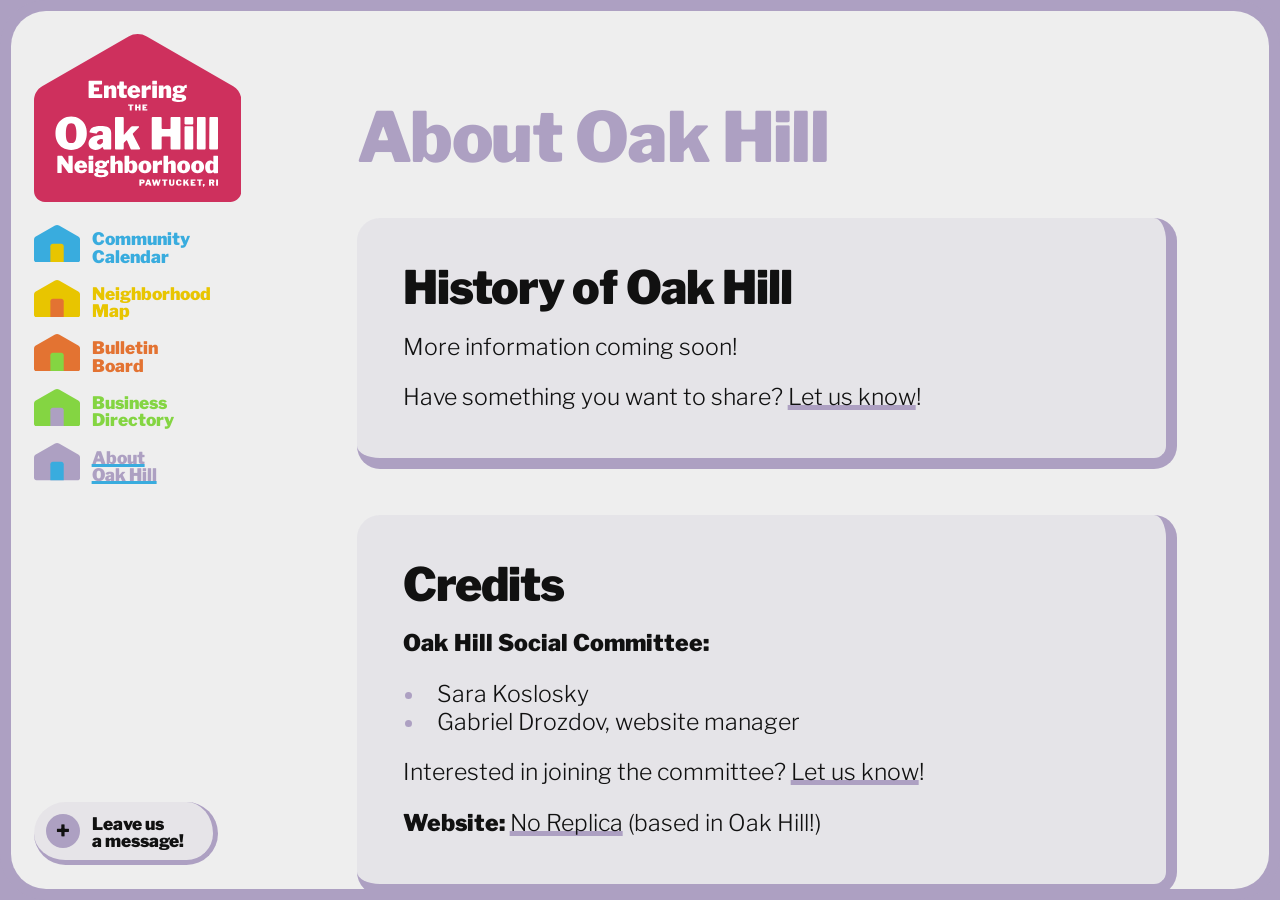
==== about/index.html @ 47d86cb9 "full site migration" ====
<!DOCTYPE html>
<html lang="en">
<head>
	<meta charset="UTF-8">
	<meta name="viewport" content="width=device-width, initial-scale=1.0">
	<title>About Oak Hill | Oak Hill, Pawtucket, RI</title>
	<link rel="icon" type="png" href="/assets/meta/favicon-gray.png">
	<meta property="og:image" content="/assets/meta/opengraph.png">
	<link rel="stylesheet" href="/style.css">
</head>
<body style="--primary: var(--gray); --secondary: var(--blue);">
	<div class="container">
		<nav class="nav">
			<a class="nav-logo" href="/">
				<svg viewBox="0 0 501.47 406.05"><path style="fill: var(--red);" d="M26.42,406.05c-14.57,0-26.42-11.85-26.42-26.42v-218.91c0-14.05,7.56-27.13,19.72-34.16L228.69,5.91c6.69-3.86,14.32-5.91,22.05-5.91s15.35,2.04,22.05,5.91l208.97,120.65c12.16,7.02,19.72,20.11,19.72,34.16v218.91c0,14.57-11.85,26.42-26.42,26.42H26.42Z"/><path style="fill: white;" d="M133.1,112.83h30.45c.68,0,1.02.39,1.02,1.18v6.54c0,1.02-.49,1.52-1.47,1.52h-16.97c-.87,0-1.3.36-1.3,1.07v4.79c0,.79.34,1.18,1.02,1.18h10.15c.79,0,1.18.38,1.18,1.13v6.99c0,.26-.08.49-.23.68-.15.19-.41.28-.79.28h-10.43c-.6,0-.9.26-.9.79v5.64c0,.53.23.79.68.79h18.33c.83,0,1.24.36,1.24,1.07v6.94c0,.34-.1.63-.31.87-.21.25-.56.37-1.04.37h-30.17c-1.02,0-1.52-.47-1.52-1.41v-39.14c0-.86.36-1.3,1.07-1.3ZM169.24,153.27v-27.18c0-.87.36-1.3,1.07-1.3h9.08c.68,0,1.02.38,1.02,1.13v2.54c0,.23.06.38.2.45.13.08.31,0,.54-.23.79-.86,1.65-1.64,2.59-2.31.94-.68,1.95-1.2,3.02-1.58,1.07-.38,2.19-.56,3.36-.56,2.63,0,4.77.83,6.4,2.48,1.64,1.65,2.45,3.87,2.45,6.65v19.62c0,1.13-.56,1.69-1.69,1.69h-8.29c-.49,0-.83-.1-1.02-.31-.19-.21-.28-.57-.28-1.1v-18.38c0-.86-.27-1.53-.82-2-.55-.47-1.27-.71-2.17-.71-.56,0-1.1.1-1.61.31-.51.21-.97.52-1.38.93s-.81.94-1.18,1.58v18.05c0,1.09-.62,1.64-1.86,1.64h-7.95c-.98,0-1.47-.47-1.47-1.41ZM217.8,132.4c-.49,0-.73.25-.73.73v10.83c0,.98.31,1.72.93,2.23.62.51,1.63.76,3.02.76h2.42c.3,0,.54.11.73.34.19.23.28.49.28.79l-.06,4.51c0,.9-.55,1.47-1.64,1.69-.83.11-1.66.2-2.51.25-.85.06-1.69.09-2.54.11-.85.02-1.7.03-2.57.03-2.71,0-4.94-.65-6.71-1.95-1.77-1.3-2.65-3.15-2.65-5.55v-13.76c0-.68-.28-1.02-.85-1.02h-2.71c-.9,0-1.35-.41-1.35-1.24v-5.3c0-.71.41-1.07,1.24-1.07h3.33c.41,0,.64-.23.68-.68l.9-8.35c.07-.75.41-1.13,1.02-1.13h8.29c.71,0,1.07.41,1.07,1.24v8.23c0,.41.21.62.62.62h5.19c.83,0,1.24.36,1.24,1.07v5.36c0,.83-.47,1.24-1.41,1.24h-5.24ZM238.36,145.54c.51.75,1.2,1.32,2.09,1.69.88.38,1.87.56,2.96.56.98,0,1.94-.22,2.88-.68.94-.45,2.03-1.28,3.27-2.48.15-.15.29-.23.42-.25.13-.02.39.05.76.2l5.13,2.09c.68.26.75.71.23,1.35-1.35,1.88-2.72,3.35-4.09,4.4-1.37,1.05-2.88,1.79-4.51,2.2s-3.51.62-5.61.62c-3.01,0-5.72-.64-8.12-1.92-2.41-1.28-4.31-3.05-5.7-5.3-1.39-2.25-2.09-4.85-2.09-7.78,0-3.2.72-6,2.17-8.4,1.45-2.41,3.36-4.28,5.75-5.61,2.39-1.33,4.97-2,7.75-2,2.97,0,5.6.64,7.9,1.92,2.29,1.28,4.11,3.11,5.44,5.5,1.33,2.39,2,5.29,2,8.71,0,.49-.05.84-.14,1.04-.09.21-.39.33-.87.37h-17.54c-.26,0-.47.08-.62.23-.15.15-.23.4-.23.73,0,1.13.25,2.07.76,2.82ZM245.1,135.95c.38,0,.63-.05.76-.14.13-.09.2-.31.2-.65,0-.49-.13-1.07-.4-1.75-.26-.68-.68-1.28-1.24-1.8s-1.32-.79-2.26-.79c-.75,0-1.48.18-2.17.54-.7.36-1.24.91-1.64,1.66-.4.75-.59,1.71-.59,2.88l7.33.06ZM260.69,154.34c-.21-.23-.31-.58-.31-1.07v-27.18c0-.87.36-1.3,1.07-1.3h8.8c.68,0,1.02.38,1.02,1.13v3.16c0,.26.11.42.34.48s.43-.05.62-.31c.6-.94,1.37-1.79,2.31-2.54.94-.75,1.94-1.35,2.99-1.8,1.05-.45,2.01-.68,2.88-.68,1.39,0,2.09.38,2.09,1.13v8.57c0,.79-.38,1.09-1.13.9-.87-.23-1.76-.38-2.68-.48-.92-.09-1.65-.14-2.17-.14-.6,0-1.19.1-1.78.31-.58.21-1.11.5-1.58.87-.47.38-.84.79-1.1,1.24-.26.45-.39.92-.39,1.41v15c0,1.09-.62,1.64-1.86,1.64h-7.95c-.56,0-.95-.11-1.16-.34ZM297.26,120.67c0,1.09-.62,1.63-1.86,1.63h-7.95c-.56,0-.95-.12-1.16-.37-.21-.24-.31-.61-.31-1.1v-6.71c0-.86.36-1.3,1.07-1.3h9.19c.68,0,1.02.39,1.02,1.18v6.66ZM297.26,153.04c0,.6-.15,1.02-.45,1.27-.3.25-.77.37-1.41.37h-7.95c-.56,0-.95-.11-1.16-.34-.21-.23-.31-.58-.31-1.07v-27.18c0-.87.36-1.3,1.07-1.3h9.19c.68,0,1.02.38,1.02,1.13v27.13ZM301.88,153.27v-27.18c0-.87.36-1.3,1.07-1.3h9.08c.68,0,1.02.38,1.02,1.13v2.54c0,.23.06.38.2.45.13.08.31,0,.54-.23.79-.86,1.65-1.64,2.59-2.31.94-.68,1.95-1.2,3.02-1.58,1.07-.38,2.19-.56,3.36-.56,2.63,0,4.77.83,6.4,2.48,1.64,1.65,2.45,3.87,2.45,6.65v19.62c0,1.13-.56,1.69-1.69,1.69h-8.29c-.49,0-.83-.1-1.02-.31-.19-.21-.28-.57-.28-1.1v-18.38c0-.86-.27-1.53-.82-2-.55-.47-1.27-.71-2.17-.71-.56,0-1.1.1-1.61.31-.51.21-.97.52-1.38.93s-.81.94-1.18,1.58v18.05c0,1.09-.62,1.64-1.86,1.64h-7.95c-.98,0-1.47-.47-1.47-1.41ZM369.11,123.29c.23.21.34.57.34,1.1v5.08c0,.64-.14,1.08-.42,1.33-.28.25-.63.29-1.04.14-.38-.11-.8-.21-1.27-.28-.47-.08-.87-.11-1.21-.11-1.02,0-1.39.43-1.13,1.3.08.26.14.54.2.85.06.3.08.6.08.9,0,1.69-.55,3.24-1.64,4.65-1.09,1.41-2.72,2.54-4.88,3.38-2.16.85-4.82,1.27-7.98,1.27-1.24,0-2.25.07-3.02.2-.77.13-1.33.31-1.69.54-.36.23-.54.49-.54.79,0,.41.21.7.62.85.41.15,1.03.26,1.86.34l8.57.51c4.17.26,7.23,1.15,9.16,2.65,1.94,1.5,2.9,3.42,2.9,5.75,0,2.86-1.43,5.24-4.29,7.16-2.86,1.92-7.12,2.88-12.8,2.88s-10.3-.56-13.2-1.66c-2.9-1.11-4.34-2.85-4.34-5.22,0-1.28.54-2.26,1.61-2.93,1.07-.68,2.36-1.22,3.86-1.63.53-.15.53-.36,0-.62-.98-.49-1.84-1.1-2.59-1.83-.75-.73-1.13-1.68-1.13-2.85,0-.9.3-1.7.9-2.4.6-.7,1.37-1.33,2.31-1.92.94-.58,1.92-1.08,2.93-1.5.19-.07.34-.17.45-.28.11-.11.02-.24-.28-.4-1.84-.79-3.28-1.83-4.31-3.13-1.03-1.3-1.55-2.81-1.55-4.54,0-2.71,1.28-4.93,3.83-6.68,2.56-1.75,6.35-2.62,11.39-2.62,2.14,0,4.01.24,5.61.71,1.6.47,2.87,1.08,3.81,1.83.3.23.62.32.96.28.34-.04.6-.19.79-.45.53-.71,1.17-1.35,1.95-1.92.77-.56,1.56-1,2.37-1.33.81-.32,1.48-.48,2-.48.3,0,.56.1.79.31ZM346.38,154.23c-.79-.04-1.48.03-2.06.2-.58.17-1.03.4-1.35.71-.32.3-.48.66-.48,1.07,0,.68.26,1.27.79,1.78.53.51,1.44.89,2.73,1.16,1.3.26,3.13.39,5.5.39,2.22,0,3.9-.27,5.05-.82,1.15-.55,1.72-1.23,1.72-2.06,0-.53-.32-1-.96-1.41-.64-.41-1.56-.64-2.76-.68l-8.18-.34ZM353.43,136.52c.68-.83,1.02-1.73,1.02-2.71,0-1.17-.34-2.16-1.02-2.99-.68-.83-1.8-1.24-3.38-1.24-1.39,0-2.47.41-3.24,1.24-.77.83-1.16,1.82-1.16,2.99,0,1.01.38,1.93,1.16,2.74.77.81,1.85,1.21,3.24,1.21,1.58,0,2.71-.41,3.38-1.24ZM227.47,170.72c0-.13.04-.24.12-.33.08-.09.21-.13.38-.13h12.01c.17,0,.3.04.38.13.08.09.12.2.12.33v2.39c0,.25-.15.38-.44.38h-3.56c-.16,0-.24.07-.24.2v11.03c0,.29-.13.44-.38.44h-3.82c-.24,0-.36-.13-.36-.4v-10.99c0-.19-.07-.28-.22-.28h-3.54c-.31,0-.46-.13-.46-.38v-2.39ZM249.39,179.2c-.21,0-.32.1-.32.3v5.08c0,.39-.22.58-.66.58h-3.35c-.21,0-.36-.04-.43-.12s-.11-.21-.11-.38v-13.94c0-.31.13-.46.38-.46h3.82c.24,0,.36.14.36.42v4.66c0,.27.12.4.36.4h3.37c.24,0,.36-.13.36-.4v-4.66c0-.28.12-.42.36-.42h3.82c.25,0,.38.15.38.46v13.94c0,.17-.04.3-.11.38-.07.08-.22.12-.43.12h-3.35c-.44,0-.66-.19-.66-.58v-5.08c0-.2-.11-.3-.32-.3h-3.46ZM262.61,170.26h10.85c.24,0,.36.14.36.42v2.33c0,.36-.17.54-.52.54h-6.05c-.31,0-.46.13-.46.38v1.71c0,.28.12.42.36.42h3.62c.28,0,.42.13.42.4v2.49c0,.09-.03.17-.08.24-.05.07-.15.1-.28.1h-3.72c-.21,0-.32.09-.32.28v2.01c0,.19.08.28.24.28h6.53c.29,0,.44.13.44.38v2.47c0,.12-.04.22-.11.31-.07.09-.2.13-.37.13h-10.75c-.36,0-.54-.17-.54-.5v-13.94c0-.31.13-.46.38-.46ZM69.72,275.36c-5.7-3.27-10.1-7.92-13.2-13.94-3.1-6.02-4.65-13.07-4.65-21.17s1.58-15.27,4.75-21.33c3.17-6.05,7.6-10.75,13.3-14.1,5.7-3.34,12.35-5.02,19.96-5.02s14.24,1.67,19.9,5.02c5.67,3.34,10.07,8.04,13.2,14.1,3.13,6.06,4.7,13.16,4.7,21.33s-1.55,15.14-4.65,21.12c-3.1,5.98-7.48,10.63-13.15,13.94-5.67,3.31-12.34,4.96-20.01,4.96s-14.47-1.64-20.17-4.91ZM99.66,258.52c1.94-3.52,2.9-9.5,2.9-17.95s-.99-14.99-2.96-18.79c-1.97-3.8-5.21-5.7-9.71-5.7s-7.87,1.9-9.87,5.7c-2.01,3.8-3.01,10.07-3.01,18.79s.97,14.43,2.9,17.95c1.94,3.52,5.26,5.28,9.98,5.28s7.83-1.76,9.77-5.28ZM157.52,278.68c-2.5,1.06-5.4,1.58-8.71,1.58-5.28,0-9.42-1.48-12.41-4.43-2.99-2.96-4.49-6.62-4.49-10.98s1.32-7.78,3.96-10.88c2.64-3.1,6.39-5.51,11.25-7.23,4.86-1.72,10.59-2.59,17.21-2.59h.74c.28,0,.62-.09,1-.26.39-.18.58-.58.58-1.21v-1.79c0-1.97-.51-3.48-1.53-4.54-1.02-1.06-2.59-1.58-4.7-1.58-1.48,0-2.99.33-4.54,1-1.55.67-2.78,1.99-3.7,3.96-.28.57-.58.93-.9,1.11-.32.18-.97.19-1.95.05l-13.83-2.74c-.49-.14-.86-.4-1.11-.79-.25-.39-.12-1.25.37-2.59,1.62-4.5,4.73-7.72,9.34-9.66,4.61-1.94,10.36-2.9,17.26-2.9s11.65.74,15.31,2.22c3.66,1.48,6.25,3.52,7.76,6.12,1.51,2.61,2.27,5.63,2.27,9.08v36.74c0,1.06-.16,1.8-.48,2.22-.32.42-.97.63-1.95.63h-14.47c-.92,0-1.57-.37-1.95-1.11-.39-.74-.65-1.6-.79-2.59l-.11-.74c-.21-1.41-1.16-1.41-2.85,0-1.9,1.55-4.1,2.85-6.6,3.91ZM165.07,253.66h-.42c-.84,0-1.95.16-3.33.47-1.37.32-2.73.81-4.07,1.48-1.34.67-2.48,1.53-3.43,2.59-.95,1.06-1.43,2.32-1.43,3.8s.53,2.68,1.58,3.59c1.06.92,2.53,1.37,4.43,1.37,1.41,0,2.59-.21,3.54-.63.95-.42,1.71-.88,2.27-1.37.63-.56,1.2-1.14,1.69-1.74.49-.6.74-1.28.74-2.06v-5.6c0-1.27-.53-1.9-1.58-1.9ZM256.4,278.16c-.35.7-1.02,1.06-2.01,1.06h-18.06c-.92,0-1.64-.25-2.16-.74-.53-.49-.97-1.16-1.32-2.01l-7.6-18.16c-.28-.7-.58-1.11-.9-1.21-.32-.11-.76.12-1.32.69l-5.07,4.75c-.28.28-.51.63-.69,1.06-.18.42-.26,1.06-.26,1.9v10.66c0,1.13-.26,1.92-.79,2.38-.53.46-1.39.69-2.59.69h-14.89c-1.13,0-1.88-.21-2.27-.63-.39-.42-.58-1.09-.58-2.01v-73.28c0-1.62.67-2.43,2.01-2.43h17.21c1.27,0,1.9.74,1.9,2.22v39.6c0,.28.11.51.32.69.21.18.53.02.95-.47l15.84-17.85c1.2-1.2,2.29-1.79,3.27-1.79h14.47c1.2,0,1.92.32,2.16.95.25.63.02,1.34-.69,2.11l-13.62,13.62c-.49.56-.78,1.07-.84,1.53-.07.46.14,1.18.63,2.16l16.89,32.63c.35.56.35,1.2,0,1.9ZM310.36,247.85c-1.13,0-1.69.53-1.69,1.58v26.71c0,2.04-1.16,3.06-3.48,3.06h-17.63c-1.13,0-1.88-.21-2.27-.63-.39-.42-.58-1.09-.58-2.01v-73.28c0-1.62.67-2.43,2.01-2.43h20.06c1.27,0,1.9.74,1.9,2.22v24.5c0,1.41.63,2.11,1.9,2.11h17.74c1.27,0,1.9-.7,1.9-2.11v-24.5c0-1.48.63-2.22,1.9-2.22h20.06c1.34,0,2.01.81,2.01,2.43v73.28c0,.92-.19,1.58-.58,2.01-.39.42-1.15.63-2.27.63h-17.63c-2.32,0-3.48-1.02-3.48-3.06v-26.71c0-1.06-.56-1.58-1.69-1.58h-18.16ZM385.12,215.54c0,2.04-1.16,3.06-3.48,3.06h-14.89c-1.06,0-1.78-.23-2.16-.69-.39-.46-.58-1.14-.58-2.06v-12.56c0-1.62.67-2.43,2.01-2.43h17.21c1.27,0,1.9.74,1.9,2.22v12.46ZM385.12,276.15c0,1.13-.28,1.92-.84,2.38-.56.46-1.44.69-2.64.69h-14.89c-1.06,0-1.78-.21-2.16-.63-.39-.42-.58-1.09-.58-2.01v-50.89c0-1.62.67-2.43,2.01-2.43h17.21c1.27,0,1.9.7,1.9,2.11v50.79ZM415,276.15c0,1.13-.28,1.92-.84,2.38-.56.46-1.44.69-2.64.69h-14.99c-1.9,0-2.85-.88-2.85-2.64l.53-73.28c0-1.62.67-2.43,2.01-2.43h16.89c1.27,0,1.9.74,1.9,2.22v73.07ZM444.99,276.15c0,1.13-.28,1.92-.84,2.38-.56.46-1.44.69-2.64.69h-14.99c-1.9,0-2.85-.88-2.85-2.64l.53-73.28c0-1.62.67-2.43,2.01-2.43h16.89c1.27,0,1.9.74,1.9,2.22v73.07ZM92.69,294.59c.56,0,.85.32.85.96v39.87c0,.3-.12.54-.37.73-.25.19-.56.28-.93.28h-7.73c-.3,0-.56-.05-.76-.14-.21-.09-.46-.33-.76-.71l-15.51-21.04c-.15-.19-.28-.26-.39-.23-.11.04-.17.15-.17.34v20.53c.04.83-.41,1.24-1.35,1.24h-7.67c-.94,0-1.41-.38-1.41-1.13v-39.42c0-.86.41-1.3,1.24-1.3h9.19c.49,0,.85.07,1.1.2.24.13.52.4.82.82l13.53,18.84c.26.34.48.5.65.48.17-.02.25-.25.25-.71v-18.44c0-.79.41-1.18,1.24-1.18h8.18ZM110.03,327.29c.51.75,1.2,1.32,2.09,1.69.88.38,1.87.56,2.96.56.98,0,1.94-.23,2.88-.68.94-.45,2.03-1.28,3.27-2.48.15-.15.29-.23.42-.25.13-.02.39.05.76.2l5.13,2.09c.68.26.75.71.23,1.35-1.35,1.88-2.72,3.35-4.09,4.4-1.37,1.05-2.88,1.79-4.51,2.2s-3.51.62-5.61.62c-3.01,0-5.72-.64-8.12-1.92-2.41-1.28-4.31-3.04-5.7-5.3-1.39-2.26-2.09-4.85-2.09-7.78,0-3.2.72-6,2.17-8.4,1.45-2.41,3.36-4.28,5.75-5.61,2.39-1.33,4.97-2,7.75-2,2.97,0,5.6.64,7.9,1.92,2.29,1.28,4.11,3.11,5.44,5.5,1.33,2.39,2,5.29,2,8.71,0,.49-.05.84-.14,1.04-.09.21-.39.33-.87.37h-17.54c-.26,0-.47.08-.62.23-.15.15-.23.39-.23.73,0,1.13.25,2.07.76,2.82ZM116.77,317.71c.38,0,.63-.05.76-.14.13-.09.2-.31.2-.65,0-.49-.13-1.07-.4-1.75-.26-.68-.68-1.28-1.24-1.8-.56-.53-1.32-.79-2.26-.79-.75,0-1.48.18-2.17.54-.7.36-1.24.91-1.64,1.66-.4.75-.59,1.71-.59,2.88l7.33.06ZM143.33,302.42c0,1.09-.62,1.64-1.86,1.64h-7.95c-.56,0-.95-.12-1.16-.37-.21-.24-.31-.61-.31-1.1v-6.71c0-.86.36-1.3,1.07-1.3h9.19c.68,0,1.02.39,1.02,1.18v6.65ZM143.33,334.79c0,.6-.15,1.03-.45,1.27-.3.24-.77.37-1.41.37h-7.95c-.56,0-.95-.11-1.16-.34-.21-.23-.31-.58-.31-1.07v-27.18c0-.86.36-1.3,1.07-1.3h9.19c.68,0,1.02.38,1.02,1.13v27.12ZM181.12,305.05c.23.21.34.57.34,1.1v5.08c0,.64-.14,1.08-.42,1.33-.28.25-.63.29-1.04.14-.38-.11-.8-.21-1.27-.28-.47-.07-.87-.11-1.21-.11-1.02,0-1.39.43-1.13,1.3.08.26.14.55.2.85.06.3.08.6.08.9,0,1.69-.55,3.24-1.64,4.65-1.09,1.41-2.72,2.54-4.88,3.38-2.16.85-4.82,1.27-7.98,1.27-1.24,0-2.25.07-3.02.2-.77.13-1.33.31-1.69.54-.36.23-.54.49-.54.79,0,.41.21.7.62.85.41.15,1.03.26,1.86.34l8.57.51c4.17.26,7.23,1.15,9.16,2.65,1.94,1.5,2.9,3.42,2.9,5.75,0,2.86-1.43,5.24-4.29,7.16-2.86,1.92-7.12,2.88-12.8,2.88s-10.3-.56-13.2-1.66c-2.9-1.11-4.34-2.85-4.34-5.22,0-1.28.54-2.26,1.61-2.93,1.07-.68,2.36-1.22,3.86-1.64.53-.15.53-.36,0-.62-.98-.49-1.84-1.1-2.59-1.83-.75-.73-1.13-1.68-1.13-2.85,0-.9.3-1.7.9-2.4.6-.69,1.37-1.33,2.31-1.92.94-.58,1.92-1.08,2.93-1.49.19-.08.34-.17.45-.28.11-.11.02-.24-.28-.39-1.84-.79-3.28-1.83-4.31-3.13-1.03-1.3-1.55-2.81-1.55-4.54,0-2.71,1.28-4.93,3.83-6.68,2.56-1.75,6.35-2.62,11.39-2.62,2.14,0,4.01.24,5.61.7,1.6.47,2.87,1.08,3.81,1.83.3.23.62.32.96.28.34-.04.6-.19.79-.45.53-.71,1.17-1.35,1.95-1.92.77-.56,1.56-1.01,2.37-1.33.81-.32,1.48-.48,2-.48.3,0,.56.1.79.31ZM158.39,335.98c-.79-.04-1.48.03-2.06.2-.58.17-1.03.4-1.35.71-.32.3-.48.66-.48,1.07,0,.68.26,1.27.79,1.78.53.51,1.44.89,2.73,1.16,1.3.26,3.13.39,5.5.39,2.22,0,3.9-.27,5.05-.82,1.15-.55,1.72-1.23,1.72-2.06,0-.53-.32-1-.96-1.41-.64-.41-1.56-.64-2.76-.68l-8.18-.34ZM165.44,318.27c.68-.83,1.02-1.73,1.02-2.71,0-1.17-.34-2.16-1.02-2.99s-1.8-1.24-3.38-1.24c-1.39,0-2.47.41-3.24,1.24-.77.83-1.16,1.82-1.16,2.99,0,1.02.38,1.93,1.16,2.74.77.81,1.85,1.21,3.24,1.21,1.58,0,2.71-.41,3.38-1.24ZM184.84,335.02v-39.14c0-.86.36-1.3,1.07-1.3h9.02c.68,0,1.02.39,1.02,1.18v14.04c0,.23.06.37.2.42.13.06.31,0,.54-.2,1.09-1.05,2.13-1.87,3.13-2.45,1-.58,1.98-1,2.96-1.24.98-.24,1.95-.37,2.93-.37,2.78,0,4.94.8,6.49,2.4,1.54,1.6,2.31,3.9,2.31,6.91v19.46c0,1.13-.56,1.69-1.69,1.69h-8.29c-.49,0-.83-.1-1.02-.31-.19-.21-.28-.57-.28-1.1v-18.38c0-.86-.26-1.53-.79-2-.53-.47-1.24-.7-2.14-.7-.56,0-1.1.1-1.61.31-.51.21-.97.52-1.38.93-.41.41-.81.94-1.18,1.58v18.05c0,1.09-.62,1.64-1.86,1.64h-7.95c-.98,0-1.47-.47-1.47-1.41ZM220.42,336.43c-.6,0-1.01-.11-1.21-.34-.21-.23-.31-.58-.31-1.07v-39.14c0-.86.36-1.3,1.07-1.3h9.19c.68,0,1.02.39,1.02,1.18v12.69c0,.45.11.7.34.73.23.04.47-.06.73-.28.79-.75,1.57-1.33,2.34-1.75.77-.41,1.56-.71,2.37-.9.81-.19,1.63-.28,2.45-.28,2.44,0,4.53.62,6.26,1.86,1.73,1.24,3.05,3,3.98,5.27.92,2.28,1.38,4.99,1.38,8.15,0,4.77-1.1,8.59-3.3,11.45-2.2,2.86-5.37,4.29-9.5,4.29-1.17,0-2.28-.19-3.36-.56-1.07-.38-2.06-.92-2.96-1.64-.9-.71-1.73-1.54-2.48-2.48-.15-.19-.29-.26-.42-.23-.13.04-.24.17-.31.4l-.9,2.65c-.26.87-.75,1.3-1.47,1.3h-4.91ZM230.18,326c0,.94.17,1.74.51,2.4.34.66.81,1.16,1.41,1.49.6.34,1.3.51,2.09.51.98,0,1.79-.28,2.45-.85.66-.56,1.16-1.5,1.49-2.82.34-1.32.51-3.06.51-5.24,0-3.27-.37-5.53-1.1-6.77-.73-1.24-1.8-1.86-3.19-1.86-.87,0-1.64.2-2.31.59-.68.39-1.3.95-1.86,1.66v10.88ZM260.04,335.02c-2.35-1.32-4.19-3.13-5.53-5.44-1.33-2.31-2-4.95-2-7.92,0-3.16.7-5.91,2.09-8.26,1.39-2.35,3.27-4.17,5.64-5.47,2.37-1.3,5.04-1.95,8.01-1.95,3.16,0,5.91.68,8.26,2.03,2.35,1.35,4.18,3.21,5.5,5.55,1.32,2.35,1.97,5.05,1.97,8.09s-.67,5.61-2,7.92c-1.33,2.31-3.19,4.13-5.55,5.44-2.37,1.32-5.11,1.97-8.23,1.97s-5.8-.66-8.15-1.97ZM270.73,328.9c.64-.58,1.11-1.5,1.41-2.74.3-1.24.45-2.82.45-4.74s-.15-3.61-.45-4.85c-.3-1.24-.77-2.15-1.41-2.74-.64-.58-1.47-.87-2.48-.87s-1.8.29-2.45.87c-.66.58-1.14,1.49-1.44,2.74-.3,1.24-.45,2.86-.45,4.85s.15,3.54.45,4.77c.3,1.22.78,2.12,1.44,2.71.66.58,1.48.87,2.45.87s1.84-.29,2.48-.87ZM287.79,336.09c-.21-.23-.31-.58-.31-1.07v-27.18c0-.86.36-1.3,1.07-1.3h8.8c.68,0,1.02.38,1.02,1.13v3.16c0,.26.11.42.34.48.23.06.43-.05.62-.31.6-.94,1.37-1.79,2.31-2.54.94-.75,1.94-1.35,2.99-1.8,1.05-.45,2.01-.68,2.88-.68,1.39,0,2.09.38,2.09,1.13v8.57c0,.79-.38,1.09-1.13.9-.87-.23-1.76-.39-2.68-.48-.92-.09-1.65-.14-2.17-.14-.6,0-1.19.1-1.78.31-.58.21-1.11.5-1.58.87-.47.38-.84.79-1.1,1.24-.26.45-.39.92-.39,1.41v15c0,1.09-.62,1.64-1.86,1.64h-7.95c-.56,0-.95-.11-1.16-.34ZM313.13,335.02v-39.14c0-.86.36-1.3,1.07-1.3h9.02c.68,0,1.02.39,1.02,1.18v14.04c0,.23.06.37.2.42.13.06.31,0,.54-.2,1.09-1.05,2.13-1.87,3.13-2.45,1-.58,1.98-1,2.96-1.24.98-.24,1.95-.37,2.93-.37,2.78,0,4.94.8,6.49,2.4,1.54,1.6,2.31,3.9,2.31,6.91v19.46c0,1.13-.56,1.69-1.69,1.69h-8.29c-.49,0-.83-.1-1.02-.31-.19-.21-.28-.57-.28-1.1v-18.38c0-.86-.26-1.53-.79-2-.53-.47-1.24-.7-2.14-.7-.56,0-1.1.1-1.61.31-.51.21-.97.52-1.38.93-.41.41-.81.94-1.18,1.58v18.05c0,1.09-.62,1.64-1.86,1.64h-7.95c-.98,0-1.47-.47-1.47-1.41ZM353.6,335.02c-2.35-1.32-4.19-3.13-5.53-5.44-1.33-2.31-2-4.95-2-7.92,0-3.16.7-5.91,2.09-8.26,1.39-2.35,3.27-4.17,5.64-5.47,2.37-1.3,5.04-1.95,8.01-1.95,3.16,0,5.91.68,8.26,2.03,2.35,1.35,4.18,3.21,5.5,5.55,1.32,2.35,1.97,5.05,1.97,8.09s-.67,5.61-2,7.92c-1.33,2.31-3.19,4.13-5.55,5.44-2.37,1.32-5.11,1.97-8.23,1.97s-5.8-.66-8.15-1.97ZM364.28,328.9c.64-.58,1.11-1.5,1.41-2.74.3-1.24.45-2.82.45-4.74s-.15-3.61-.45-4.85c-.3-1.24-.77-2.15-1.41-2.74-.64-.58-1.47-.87-2.48-.87s-1.8.29-2.45.87c-.66.58-1.14,1.49-1.44,2.74-.3,1.24-.45,2.86-.45,4.85s.15,3.54.45,4.77c.3,1.22.78,2.12,1.44,2.71.66.58,1.48.87,2.45.87s1.84-.29,2.48-.87ZM387.43,335.02c-2.35-1.32-4.19-3.13-5.53-5.44-1.33-2.31-2-4.95-2-7.92,0-3.16.7-5.91,2.09-8.26,1.39-2.35,3.27-4.17,5.64-5.47,2.37-1.3,5.04-1.95,8.01-1.95,3.16,0,5.91.68,8.26,2.03,2.35,1.35,4.18,3.21,5.5,5.55,1.32,2.35,1.97,5.05,1.97,8.09s-.67,5.61-2,7.92c-1.33,2.31-3.19,4.13-5.55,5.44-2.37,1.32-5.11,1.97-8.23,1.97s-5.8-.66-8.15-1.97ZM398.12,328.9c.64-.58,1.11-1.5,1.41-2.74.3-1.24.45-2.82.45-4.74s-.15-3.61-.45-4.85c-.3-1.24-.77-2.15-1.41-2.74-.64-.58-1.47-.87-2.48-.87s-1.8.29-2.45.87c-.66.58-1.14,1.49-1.44,2.74-.3,1.24-.45,2.86-.45,4.85s.15,3.54.45,4.77c.3,1.22.78,2.12,1.44,2.71.66.58,1.48.87,2.45.87s1.84-.29,2.48-.87ZM434.3,336.15c-.28-.19-.42-.53-.42-1.01v-1.07c0-.26-.09-.41-.28-.45-.19-.04-.38.04-.56.23-.71.68-1.46,1.25-2.23,1.72-.77.47-1.62.83-2.54,1.07-.92.24-1.97.37-3.13.37-2.22,0-4.17-.57-5.87-1.72-1.69-1.15-3.02-2.87-3.98-5.16-.96-2.29-1.44-5.13-1.44-8.52,0-3.16.55-5.9,1.66-8.23,1.11-2.33,2.57-4.14,4.37-5.44,1.8-1.3,3.74-1.95,5.81-1.95,1.28,0,2.47.21,3.58.62,1.11.41,2.25,1.18,3.41,2.31.3.23.55.32.76.28.21-.04.31-.28.31-.73v-12.69c0-.79.34-1.18,1.02-1.18h9.14c.71,0,1.07.43,1.07,1.3v39.14c0,.49-.1.85-.31,1.07-.21.23-.61.34-1.21.34h-8.18c-.38,0-.71-.09-.99-.28ZM431.93,313.51c-.58-.36-1.31-.54-2.17-.54s-1.65.26-2.34.79c-.7.53-1.23,1.41-1.61,2.65-.38,1.24-.56,2.95-.56,5.13s.18,3.85.54,5.13c.36,1.28.87,2.19,1.55,2.73.68.55,1.48.82,2.42.82.75,0,1.42-.16,2-.48.58-.32,1.05-.76,1.41-1.33.36-.56.54-1.2.54-1.92v-11.39c-.6-.71-1.19-1.25-1.78-1.61ZM267.14,359.18c-.47.7-1.11,1.25-1.94,1.63-.82.38-1.78.57-2.88.57h-2.75c-.16,0-.24.07-.24.22v4.54c0,.39-.22.58-.66.58h-3.37c-.2,0-.34-.04-.41-.12-.07-.08-.11-.21-.11-.38v-13.94c0-.31.13-.46.38-.46h6.65c1.1,0,2.11.18,3.02.53.92.36,1.65.89,2.2,1.61.55.72.82,1.62.82,2.7,0,.98-.23,1.82-.7,2.52ZM262.96,355.76c-.15-.23-.35-.42-.6-.54-.25-.13-.54-.19-.84-.19h-1.73c-.31,0-.46.14-.46.42v2.27c0,.29.11.44.34.44h1.97c.48,0,.86-.15,1.13-.46s.41-.68.41-1.1c0-.32-.07-.6-.22-.83ZM268.95,366.51c-.07-.14-.06-.32.02-.53l4.86-13.7c.07-.16.14-.28.22-.35.08-.07.21-.11.38-.11h3.96c.35,0,.59.18.72.54l4.82,13.68c.05.13.06.28.01.44-.05.16-.14.24-.29.24h-3.94c-.23,0-.38-.11-.44-.34l-.78-2.31c-.03-.07-.06-.12-.09-.17-.03-.05-.1-.07-.21-.07h-4.26c-.16,0-.26.07-.3.22l-.82,2.37c-.03.08-.08.15-.15.21-.07.06-.18.09-.33.09h-3.05c-.15,0-.25-.07-.32-.21ZM277.19,360.41c.2,0,.26-.13.18-.4l-1.21-3.43c-.03-.07-.07-.1-.12-.1s-.09.03-.12.1l-1.23,3.42c-.11.28-.04.42.2.42h2.29ZM306.14,352.05c.1.15.12.34.05.57l-4.08,13.6c-.12.33-.36.5-.72.5h-2.77c-.39,0-.63-.17-.72-.5l-2.09-7.07c-.04-.16-.09-.24-.14-.25-.05,0-.11.09-.18.29l-2.07,7.03c-.09.33-.33.5-.72.5h-2.87c-.36,0-.6-.17-.72-.5l-4.1-13.6c-.05-.23-.03-.42.07-.57.1-.15.28-.23.53-.23h3.31c.21,0,.36.04.45.11.09.07.15.18.19.31l2.13,7.45c.04.15.08.22.13.23.05,0,.08-.04.11-.15l2.11-7.53c.03-.13.09-.24.18-.31.09-.07.25-.11.46-.11h2.81c.21,0,.36.04.45.11.09.07.15.18.19.31l2.21,7.63c.03.08.07.13.12.14.05.01.09-.02.1-.1l2.05-7.67c.03-.13.09-.24.18-.31.09-.07.25-.11.46-.11h2.33c.27,0,.45.08.55.23ZM309.7,352.28c0-.13.04-.24.12-.33.08-.09.21-.13.38-.13h12.01c.17,0,.3.04.38.13.08.09.12.2.12.33v2.39c0,.25-.15.38-.44.38h-3.56c-.16,0-.24.07-.24.2v11.03c0,.29-.13.44-.38.44h-3.82c-.24,0-.36-.13-.36-.4v-10.99c0-.19-.07-.28-.22-.28h-3.54c-.31,0-.46-.13-.46-.38v-2.39ZM338.63,364.48c-.54.89-1.29,1.52-2.25,1.89-.96.37-2.09.55-3.37.55-1.61,0-2.88-.25-3.82-.74-.94-.5-1.61-1.23-2.01-2.2-.4-.97-.6-2.15-.6-3.54v-8.16c0-.31.13-.46.38-.46h3.82c.24,0,.36.14.36.42v8.68c0,1.02.2,1.74.59,2.17s.93.64,1.62.64c.42,0,.8-.08,1.15-.25.35-.17.64-.46.85-.88.21-.42.32-1,.32-1.74v-8.58c0-.31.13-.46.38-.46h3.01c.24,0,.36.14.36.42v8.6c0,1.54-.27,2.75-.8,3.65ZM352.8,351.96c.72.23,1.35.55,1.91.96s1.01.9,1.37,1.47c.35.56.6,1.18.73,1.85.07.28.08.46.03.54-.05.08-.14.13-.29.16l-3.52.22c-.15,0-.24-.03-.28-.09s-.07-.16-.1-.29c-.11-.59-.31-1.08-.61-1.48-.3-.39-.79-.59-1.46-.59-.75,0-1.35.33-1.8.99-.45.66-.67,1.81-.67,3.45s.2,2.82.61,3.48c.41.66,1.02.99,1.84.99.67,0,1.26-.17,1.78-.51.52-.34.95-.95,1.3-1.84.07-.16.25-.21.56-.16l2.51.5c.07.01.14.06.22.14.08.08.1.25.06.52-.04.21-.15.51-.32.88-.17.38-.42.78-.74,1.22-.32.44-.74.84-1.25,1.22-.51.38-1.11.7-1.82.94-.7.25-1.52.37-2.44.37-1.43,0-2.68-.34-3.75-1.01-1.06-.68-1.89-1.61-2.47-2.79-.58-1.19-.87-2.53-.87-4.05s.29-2.83.87-3.94c.58-1.11,1.41-1.97,2.48-2.59s2.33-.92,3.78-.92c.84,0,1.62.11,2.34.34ZM374.97,366.53c-.03.13-.15.19-.35.19h-3.92c-.36,0-.6-.13-.72-.4l-2.45-5.58c-.11-.17-.25-.14-.44.1l-1.43,1.83c-.08.09-.12.24-.12.44v3.03c0,.39-.22.58-.66.58h-3.35c-.21,0-.36-.04-.43-.12-.07-.08-.11-.21-.11-.38v-13.94c0-.31.13-.46.38-.46h3.82c.24,0,.36.14.36.42v5.08c0,.16.03.24.09.24s.13-.05.21-.14l3.7-5.18c.11-.15.22-.25.33-.32.11-.07.29-.1.53-.1h3.05c.23,0,.39.06.48.18.09.12.07.25-.06.4l-3.29,4.04c-.15.19-.17.4-.06.64l4.38,9.02c.08.16.1.3.07.43ZM379.28,351.81h10.85c.24,0,.36.14.36.42v2.33c0,.36-.17.54-.52.54h-6.05c-.31,0-.46.13-.46.38v1.71c0,.28.12.42.36.42h3.62c.28,0,.42.13.42.4v2.49c0,.09-.03.17-.08.24-.05.07-.15.1-.28.1h-3.72c-.21,0-.32.09-.32.28v2.01c0,.19.08.28.24.28h6.53c.29,0,.44.13.44.38v2.47c0,.12-.04.22-.11.31-.07.09-.2.13-.37.13h-10.75c-.36,0-.54-.17-.54-.5v-13.94c0-.31.13-.46.38-.46ZM394.31,352.28c0-.13.04-.24.12-.33.08-.09.21-.13.38-.13h12.01c.17,0,.3.04.38.13.08.09.12.2.12.33v2.39c0,.25-.15.38-.44.38h-3.56c-.16,0-.24.07-.24.2v11.03c0,.29-.13.44-.38.44h-3.82c-.24,0-.36-.13-.36-.4v-10.99c0-.19-.07-.28-.22-.28h-3.54c-.31,0-.46-.13-.46-.38v-2.39ZM408.51,369.87c-.07-.11-.07-.22-.02-.34l1-2.17c.19-.43.13-.64-.18-.64h-.44c-.36,0-.54-.17-.54-.5v-3.03c0-.29.13-.44.38-.44h3.48c.24,0,.36.13.36.4v2.93c0,.11-.03.21-.08.3l-2.29,3.19c-.11.15-.25.26-.43.34-.18.08-.34.12-.49.12h-.44c-.13,0-.23-.05-.3-.16ZM436.2,366.53c-.07.13-.19.19-.35.19h-3.9c-.28,0-.46-.14-.54-.42l-1.89-5.18c-.08-.21-.29-.32-.62-.32h-.92c-.09,0-.16.03-.19.09-.03.06-.05.1-.05.13v5.12c0,.39-.22.58-.66.58h-3.37c-.2,0-.34-.04-.41-.12-.07-.08-.11-.21-.11-.38v-13.94c0-.31.13-.46.38-.46h6.71c1.94,0,3.45.37,4.52,1.12s1.61,1.79,1.61,3.14c0,.63-.11,1.21-.34,1.75-.23.54-.54.99-.93,1.38-.4.38-.85.67-1.36.87-.13.05-.16.18-.08.38l2.53,5.62c.07.17.06.32-.01.45ZM431.26,357.4c.27-.27.41-.62.41-1.04,0-.51-.17-.9-.51-1.17s-.74-.4-1.2-.4h-1.77c-.31,0-.46.13-.46.4v2.19c0,.28.11.42.34.42h2.01c.51,0,.9-.13,1.18-.4ZM444.62,351.81c.24,0,.36.14.36.42v13.9c0,.21-.05.36-.16.45-.11.09-.27.13-.5.13h-3.35c-.21,0-.36-.04-.43-.12-.07-.08-.11-.21-.11-.38v-13.94c0-.31.13-.46.38-.46h3.82Z"/></svg>
			</a>
			<div class="nav-links">
				<a href="/calendar/" class="nav-link" style="--primary: var(--blue); --secondary: var(--yellow);">
					<svg viewBox="0 0 501.47 406.05"><path style="fill: var(--primary);" d="M26.42,406.05c-14.57,0-26.42-11.85-26.42-26.42v-218.91c0-14.05,7.56-27.13,19.72-34.16L228.69,5.91c6.69-3.86,14.32-5.91,22.05-5.91s15.35,2.04,22.05,5.91l208.97,120.65c12.16,7.02,19.72,20.11,19.72,34.16v218.91c0,14.57-11.85,26.42-26.42,26.42H26.42Z"/><path style="fill: var(--secondary);" d="M205.49,203.02h90.5c15.17,0,27.49,12.32,27.49,27.49v175.53h-145.48v-175.53c0-15.17,12.32-27.49,27.49-27.49Z"/></svg>
					<span>Community <br>Calendar</span>
				</a>
				<a href="/map/" class="nav-link" style="--primary: var(--yellow); --secondary: var(--orange);">
					<svg viewBox="0 0 501.47 406.05"><path style="fill: var(--primary);" d="M26.42,406.05c-14.57,0-26.42-11.85-26.42-26.42v-218.91c0-14.05,7.56-27.13,19.72-34.16L228.69,5.91c6.69-3.86,14.32-5.91,22.05-5.91s15.35,2.04,22.05,5.91l208.97,120.65c12.16,7.02,19.72,20.11,19.72,34.16v218.91c0,14.57-11.85,26.42-26.42,26.42H26.42Z"/><path style="fill: var(--secondary);" d="M205.49,203.02h90.5c15.17,0,27.49,12.32,27.49,27.49v175.53h-145.48v-175.53c0-15.17,12.32-27.49,27.49-27.49Z"/></svg>
					<span>Neighborhood <br>Map</span>
				</a>
				<a href="/board/" class="nav-link" style="--primary: var(--orange); --secondary: var(--green);">
					<svg viewBox="0 0 501.47 406.05"><path style="fill: var(--primary);" d="M26.42,406.05c-14.57,0-26.42-11.85-26.42-26.42v-218.91c0-14.05,7.56-27.13,19.72-34.16L228.69,5.91c6.69-3.86,14.32-5.91,22.05-5.91s15.35,2.04,22.05,5.91l208.97,120.65c12.16,7.02,19.72,20.11,19.72,34.16v218.91c0,14.57-11.85,26.42-26.42,26.42H26.42Z"/><path style="fill: var(--secondary);" d="M205.49,203.02h90.5c15.17,0,27.49,12.32,27.49,27.49v175.53h-145.48v-175.53c0-15.17,12.32-27.49,27.49-27.49Z"/></svg>
					<span>Bulletin <br>Board</span>
				</a>
				<a href="/directory/" class="nav-link" style="--primary: var(--green); --secondary: var(--gray);">
					<svg viewBox="0 0 501.47 406.05"><path style="fill: var(--primary);" d="M26.42,406.05c-14.57,0-26.42-11.85-26.42-26.42v-218.91c0-14.05,7.56-27.13,19.72-34.16L228.69,5.91c6.69-3.86,14.32-5.91,22.05-5.91s15.35,2.04,22.05,5.91l208.97,120.65c12.16,7.02,19.72,20.11,19.72,34.16v218.91c0,14.57-11.85,26.42-26.42,26.42H26.42Z"/><path style="fill: var(--secondary);" d="M205.49,203.02h90.5c15.17,0,27.49,12.32,27.49,27.49v175.53h-145.48v-175.53c0-15.17,12.32-27.49,27.49-27.49Z"/></svg>
					<span>Business <br>Directory</span>
				</a>
				<a href="/about/" class="nav-link" style="--primary: var(--gray); --secondary: var(--blue);" data-active="1">
					<svg viewBox="0 0 501.47 406.05"><path style="fill: var(--primary);" d="M26.42,406.05c-14.57,0-26.42-11.85-26.42-26.42v-218.91c0-14.05,7.56-27.13,19.72-34.16L228.69,5.91c6.69-3.86,14.32-5.91,22.05-5.91s15.35,2.04,22.05,5.91l208.97,120.65c12.16,7.02,19.72,20.11,19.72,34.16v218.91c0,14.57-11.85,26.42-26.42,26.42H26.42Z"/><path style="fill: var(--secondary);" d="M205.49,203.02h90.5c15.17,0,27.49,12.32,27.49,27.49v175.53h-145.48v-175.53c0-15.17,12.32-27.49,27.49-27.49Z"/></svg>
					<span>About <br>Oak Hill</span>
				</a>
			</div>
			<button class="nav-submit" type="button" onclick="openForm();">
				<span class="nav-submit-icon">+</span>
				<span class="nav-submit-text">Leave us a message!</span>
			</button>
		</nav>
		<main class="content">
			<h1>About Oak Hill</h1>
			<section>
				<h2>History of Oak Hill</h2>
				<p>
					More information coming soon!
				</p>
				<p>
					Have something you want to share? <button class="form-link" onclick="openForm();">Let us know</button>!
				</p>
			</section>
			<section>
				<h2>Credits</h2>
				<p>
					<strong>Oak Hill Social Committee:</strong>
				</p>
				<ul>
					<li>Sara Koslosky</li>
					<li>Gabriel Drozdov, website manager</li>
				</ul>
				<p>
					Interested in joining the committee? <button class="form-link" onclick="openForm();">Let us know</button>!
				</p>
				<p>
					<strong>Website:</strong> <a href="https://noreplica.com/" target="_blank">No Replica</a> (based in Oak Hill!)
				</p>
			</section>
			<section>
				<h2>Privacy Policy</h2>
				<p>
					This is a small volunteer-run neighborhood website. We collect as little as possible, and we don’t sell, share, or monetize anything.
				</p>
				<p>
					<strong>What we don’t do:</strong> no accounts, no cookies, no analytics, no advertising, and no tracking of any kind. We can’t tell who visits this site or what pages they look at.
				</p>
				<p>
					<strong>What you send us:</strong> everything on this site is submitted voluntarily through <button class="form-link" onclick="openForm();">the submission form on this site</button>. Only send what you’re comfortable seeing published ~ submissions are reviewed by the site manager and then posted publicly, including any name, email address, phone number, or photo you include. Please don’t submit other people’s information, or photos of other people, without asking them first.
				</p>
				<p>
					<strong>Other services:</strong> the neighborhood map loads map tiles from <a href="https://osmfoundation.org/wiki/Privacy_Policy" target="_blank">OpenStreetMap</a>, and the site loads its mapping library from unpkg. Those requests reveal your IP address to them, the same as visiting any other website. The site itself is hosted on <a href="https://docs.github.com/en/site-policy/privacy-policies/github-general-privacy-statement" target="_blank">GitHub Pages</a>. Anything you send through the submission form is handled by <a href="https://www.netlify.com/privacy/" target="_blank">Netlify</a>, who store it and pass it along to us by email.
				</p>
				<p>
					<strong>Removing something:</strong> bulletin board posts come down after one month. Anything else ~ a photo, a business listing, an event, your name ~ can be removed at any time, no reason needed. <button class="form-link" onclick="openForm();">Send us a message</button> and we’ll take it down as soon as we can. Keep in mind that search engines and the <a href="https://web.archive.org/" target="_blank">Internet Archive</a> may have already copied it, which is outside our control.
				</p>
				<p>
					<em>Last updated August 2026. Questions? <button class="form-link" onclick="openForm();">Send us a message</button>!</em>
				</p>
			</section>
		</main>
	</div>
	<div class="form-popup" data-active="0" onclick="closeForm();">
		<button class="form-popup-close" type="button" onclick="closeForm();">
			Return to the About Oak Hill
		</button>
		<div class="form-popup-scroll">
			<div class="form-popup-panel">
				<form class="form" name="oak-hill-message" method="POST" data-netlify="true" netlify-honeypot="bot-field">
					<input type="hidden" name="form-name" value="oak-hill-message">
					<p class="form-bot">
						<label>Don’t fill this out if you’re human: <input name="bot-field" tabindex="-1" autocomplete="off"></label>
					</p>
					<h2 class="form-title">📝 Leave us a message</h2>
					<p class="form-intro">Anything you want to tell the Oak Hill Social Committee ~ a question, a correction, a story, or an offer to help.</p>
					<p class="form-note"><span class="form-required" aria-hidden="true">*</span> Required. We’ll add your submission to the site as soon as we can!</p>
					<details class="form-guidelines">
						<summary>A few guidelines</summary>
						<ul>
						<li>We monitor submissions as often as we can, but we’re all volunteers ~ please give us some time to add your content to the website.</li>
						<li>Only residents of the Oak Hill community are permitted to post content to the site. (We operate on a trust-based system here, please be honest!)</li>
						<li>Submissions are screened for inappropriate content.</li>
						<li>Submissions are not reflective of the opinions of all Oak Hill residents or the moderators of this site.</li>
						</ul>
					</details>
					<div class="form-field">
						<label class="form-label" for="message-name">🪪 What’s your name?<span class="form-required" aria-hidden="true">*</span></label>
						<input class="form-input" type="text" id="message-name" name="name" required>
					</div>
					<div class="form-field">
						<label class="form-label" for="message-email">✉️ What’s your email address?<span class="form-required" aria-hidden="true">*</span></label>
						<p class="form-hint">So we can reach you with questions. We never publish this on the site.</p>
						<input class="form-input" type="email" id="message-email" name="email" required>
					</div>
					<div class="form-field">
						<label class="form-label" for="message-resident">🏡 Do you live in Oak Hill?<span class="form-required" aria-hidden="true">*</span></label>
						<p class="form-hint">Please only submit content if you live in Oak Hill or the surrounding area!</p>
						<select class="form-input" id="message-resident" name="resident" required>
							<option value="">Pick one</option>
							<option>Yes</option>
							<option>Nearby</option>
							<option>No</option>
						</select>
					</div>
					<div class="form-field">
						<label class="form-label" for="message-neighborhood">If you live nearby, which neighborhood?</label>
						<input class="form-input" type="text" id="message-neighborhood" name="neighborhood">
					</div>
					<hr class="form-divider">
					<div class="form-field">
						<label class="form-label" for="message-message">📝 Leave a message for our team!<span class="form-required" aria-hidden="true">*</span></label>
						<p class="form-hint">If you’re interested in joining the Social Committee, have an event you want to help organize, want something edited or removed from the website, or have a story about Oak Hill you want to share. (Please be nice, we’re your neighbors!)</p>
						<textarea class="form-input" id="message-message" name="message" rows="6" required></textarea>
					</div>
					<p class="form-error" role="alert" hidden></p>
					<button class="form-submit" type="submit">Send us your message!</button>
				</form>
				<div class="form-done" hidden>
					<h2 class="form-done-title">Thanks! 🌳</h2>
					<p class="form-done-text">We got your submission. We’re all volunteers, so please give us a little time to get it onto the site ~ we’ll be in touch if we have any questions.</p>
					<button class="form-done-close" type="button" onclick="closeForm();">Back to the site</button>
				</div>
			</div>
		</div>
	</div>
	<script src="/form.js"></script>
	<script src="/transition.js"></script>
</body>
</html>
---- style.css ----
/* base styles */
@font-face {
	font-family: "Libre Bodoni";
	src: url("/assets/fonts/LibreBodoni-VariableFont_wght.ttf");
	font-weight: 400 700;
	font-style: normal;
}
@font-face {
	font-family: "Libre Bodoni";
	src: url("/assets/fonts/LibreBodoni-Italic-VariableFont_wght.ttf");
	font-weight: 400 700;
	font-style: italic;
}
@font-face {
	font-family: "Libre Franklin";
	src: url("/assets/fonts/LibreFranklin-VariableFont_wght.ttf");
	font-weight: 100 900;
	font-style: normal;
}
@font-face {
	font-family: "Libre Franklin";
	src: url("/assets/fonts/LibreFranklin-Italic-VariableFont_wght.ttf");
	font-weight: 100 900;
	font-style: italic;
}
* {
	margin: 0;
	padding: 0;
	box-sizing: border-box;
	scroll-behavior: smooth;
}
:root {
	--red: #ce305d;
	--blue: #39acde;
	--yellow: #e8c500;
	--orange: #e37332;
	--green: #84d542;
	--gray: #ada0c2;
	--offwhite: #eee;
	--offblack: #111;
	--primary: var(--offwhite);
	--secondary: var(--offblack);
	font-size: clamp(10px, .9vw, 20px);
}
body {
	font-family: "Libre Franklin", sans-serif;
	background-color: var(--primary);
	color: var(--offblack);
}
h1 {
	font-size: 6rem;
	font-weight: 900;
	line-height: 1em;
	color: var(--primary);
	letter-spacing: -0.02em;
	text-wrap: balance;
}
h2 {
	font-size: 4rem;
	font-weight: 900;
	line-height: 1em;
	letter-spacing: -0.02em;
	text-wrap: balance;
}
h3 {
	font-size: 2rem;
	font-weight: 900;
	line-height: 1.2em;
	text-wrap: balance;
}
ul, ol, p {
	font-size: 2rem;
	font-weight: 300;
	line-height: 1.2em;
	text-wrap: pretty;
}
ul, ol {
	padding-left: 2rem;
}
li {
	padding-left: 1rem;
}
li::marker {
	color: var(--primary);
}
p a, ul a, ol a, figcaption a {
	color: inherit;
	text-decoration-line: underline;
	text-decoration-color: var(--primary);
	text-underline-offset: 0;
	text-decoration-skip-ink: none;
	text-decoration-thickness: .2em;
}
p a:hover, ul a:hover, ol a:hover, figcaption a:hover {
	color: var(--primary);
}
p a:active, ul a:active, ol a:active, figcaption a:active {
	opacity: .5;
}
strong {
	font-weight: 900;
}
button {
	background-color: unset;
	border: unset;
	font-family: inherit;
	color: inherit;
	font-size: 2rem;
	font-weight: 300;
	line-height: 1.2em;
	border-radius: unset;
}

/* homepage */
.home {
	display: grid;
	grid-template-columns: 1fr 1fr;
	height: 100dvh;
	padding: 2.5vw;
	gap: 5vw;
	align-content: end;
	border-radius: 4rem;
	border: 1rem solid var(--primary);
	background-color: var(--offwhite);
	/* animation: container-in .3s cubic-bezier(0.25, 1, 0.5, 1) forwards; */
}
body[data-transition="1"] .home {
	/* animation: container-out .3s cubic-bezier(0.5, 0, 0.75, 0) forwards; */
}
@media (prefers-reduced-motion: reduce) {
	.home {
		animation: none !important;
	}
}
.home-marquee {
	grid-column: 1 / -1;
	overflow: hidden;
	padding: 1.5rem 0;
	position: absolute;
	bottom: 60vmin;
	left: 1rem;
	right: 1rem;
}
.home-marquee-track {
	display: flex;
	width: max-content;
	animation: marquee 80s linear infinite;
}
@keyframes marquee {
	from {
		transform: translateX(0);
	}
	to {
		transform: translateX(-50%);
	}
}
@media (prefers-reduced-motion: reduce) {
	.home-marquee-track {
		animation: none;
	}
}
.home-marquee-photo {
	flex-shrink: 0;
	margin-right: 2rem;
	display: flex;
	flex-direction: column;
	align-items: start;
	width: min-content;
	gap: .5rem;
	rotate: var(--rotation, 0deg);
	animation: photo-in .6s cubic-bezier(0.25, 1, 0.5, 1) var(--delay, 0s) backwards;
}
@keyframes photo-in {
	from {
		opacity: 0;
		translate: 0 1rem;
	}
	to {
		opacity: 1;
		translate: 0 0;
	}
}
@media (prefers-reduced-motion: reduce) {
	.home-marquee-photo {
		animation: none;
	}
}
.home-marquee-photo img {
	display: block;
	height: 25vh;
	width: auto;
	border-radius: 5px;
}
.home-marquee-photo:nth-child(6n+1) {
	--primary: var(--red);
}
.home-marquee-photo:nth-child(6n+2) {
	--primary: var(--blue);
}
.home-marquee-photo:nth-child(6n+3) {
	--primary: var(--yellow);
}
.home-marquee-photo:nth-child(6n+4) {
	--primary: var(--orange);
}
.home-marquee-photo:nth-child(6n+5) {
	--primary: var(--green);
}
.home-marquee-photo:nth-child(6n+6) {
	--primary: var(--gray);
}
.home-marquee-photo figcaption {
	font-size: max(.5rem, 12px);
	font-weight: 700;
	line-height: 1.2em;
	color: color-mix(in srgb, var(--primary) 100%, var(--offblack) 15%);
	text-wrap: balance;
}
.home-submit {
	position: fixed;
	top: 3rem;
	right: 3rem;
	z-index: 5;
	display: flex;
	align-items: center;
	gap: 1rem;
	max-width: 14rem;
	padding: 1rem 2rem 1rem 1rem;
	border-radius: 5em;
	background-color: color-mix(in srgb, var(--primary) 15%, var(--offwhite) 100%);
	border-right: .5rem solid var(--primary);
	border-bottom: .5rem solid var(--primary);
	text-decoration: none;
	font-weight: 900;
	font-size: 1.5rem;
	line-height: 1em;
	color: var(--offblack);
	text-wrap: balance;
}
.home-submit-icon {
	background-color: var(--primary);
	border-radius: 50%;
	width: 3rem;
	height: 3rem;
	display: flex;
	align-items: center;
	justify-content: center;
	flex-shrink: 0;
	font-size: 2rem;
	padding-top: .075em;
	transition: transform .3s;
}
.home-submit:hover .home-submit-icon {
	transform: scale(1.1) rotate(90deg);
}
.home-submit:active .home-submit-icon {
	transform: scale(0.9) rotate(-90deg);
}
.home-submit-text {
	margin-bottom: -.15em;
}
.home-submit:hover .home-submit-text {
	text-decoration-line: underline;
	text-decoration-color: var(--primary);
	text-underline-offset: 0;
	text-decoration-thickness: .2em;
	text-decoration-skip-ink: none;
}
.home-logo {
	fill: var(--red);
	display: flex;
	align-items: end;
	position: relative;
	z-index: 1;
}
.home-logo svg {
	display: block;
	width: 100%;
	transform-origin: center bottom;
	animation: bounce-fall 1s both, bounce-squash 1s both;
}
@keyframes bounce-fall {
	0% {
		translate: 0 -100dvh;
		animation-timing-function: cubic-bezier(0.11, 0, 0.5, 0);
	}
	40% {
		translate: 0 0;
		animation-timing-function: cubic-bezier(0.5, 1, 0.89, 1);
	}
	58% {
		translate: 0 -22dvh;
		animation-timing-function: cubic-bezier(0.11, 0, 0.5, 0);
	}
	76% {
		translate: 0 0;
		animation-timing-function: cubic-bezier(0.5, 1, 0.89, 1);
	}
	85% {
		translate: 0 -6dvh;
		animation-timing-function: cubic-bezier(0.11, 0, 0.5, 0);
	}
	93% {
		translate: 0 0;
		animation-timing-function: cubic-bezier(0.5, 1, 0.89, 1);
	}
	96.5% {
		translate: 0 -1.5dvh;
		animation-timing-function: cubic-bezier(0.11, 0, 0.5, 0);
	}
	100% {
		translate: 0 0;
	}
}
@keyframes bounce-squash {
	0% {
		scale: 1 1;
	}
	22% {
		scale: 0.97 1.04;
	}
	38% {
		scale: 0.86 1.18;
		animation-timing-function: cubic-bezier(0.33, 0, 0.67, 1);
	}
	44% {
		scale: 1.24 0.74;
		animation-timing-function: cubic-bezier(0.33, 0, 0.67, 1);
	}
	50% {
		scale: 0.95 1.07;
	}
	57% {
		scale: 1 1;
	}
	73% {
		scale: 0.93 1.09;
		animation-timing-function: cubic-bezier(0.33, 0, 0.67, 1);
	}
	78% {
		scale: 1.13 0.87;
		animation-timing-function: cubic-bezier(0.33, 0, 0.67, 1);
	}
	83% {
		scale: 0.98 1.02;
	}
	91% {
		scale: 0.97 1.03;
	}
	94% {
		scale: 1.05 0.95;
	}
	97% {
		scale: 1 1;
	}
	100% {
		scale: 1 1;
	}
}
@media (prefers-reduced-motion: reduce) {
	.home-logo svg {
		animation: none;
	}
}
.home-nav {
	display: flex;
	flex-direction: column;
	justify-content: end;
	gap: 1.5vw;
	position: relative;
	z-index: 1;
}
.home-nav-link {
	display: flex;
	align-items: end;
	color: var(--primary);
	text-decoration: none;
	font-weight: 900;
	font-size: 3vw;
	line-height: 1em;
	gap: 20px;
}
.home-nav-link:nth-child(even) {
	margin-left: 1.6em;
}
.home-nav-link:hover {
	text-decoration-line: underline;
	text-decoration-color: var(--secondary);
	text-underline-offset: 0;
	text-decoration-thickness: .2em;
	text-decoration-skip-ink: none;
}
.home-nav-link svg {
	width: 1.6em;
	transition: transform .3s;
	transform-origin: bottom center;
}
.home-nav-link:hover svg {
	transform: scale(0.9, 1.1);
}
.home-nav-link:active svg {
	transform: scale(1.1, 0.9);
}
.home-nav-link span {
	margin-bottom: -.15em;
	text-decoration-thickness: .2em;
}

/* subpages */
.container {
	display: grid;
	grid-template-columns: 22rem 1fr;
	align-items: start;
	border: 1rem solid var(--primary);
	background-color: var(--offwhite);
	height: 100dvh;
	border-radius: 4rem;
	overflow: auto;
	/* animation: container-in .3s cubic-bezier(0.25, 1, 0.5, 1) forwards; */
}
@keyframes container-in {
	from {
		transform: translate(-2rem, 2rem);
	}
	to {
		transform: translate(0rem, 0rem);
	}
}
@keyframes container-out {
	from {
		transform: translate(0rem, 0rem);
	}
	to {
		transform: translate(2rem, -2rem);
	}
}
body[data-transition="1"] .container {
	/* animation: container-out .3s cubic-bezier(0.5, 0, 0.75, 0) forwards; */
}
@media (prefers-reduced-motion: reduce) {
	.container {
		animation: none !important;
	}
}
.nav {
	padding: 2rem;
	display: flex;
	flex-direction: column;
	gap: 2rem;
	height: calc(100dvh - 2rem);
	overflow-y: auto;
	position: sticky;
	top: 0;
}
.nav-logo {
	display: flex;
	width: 100%;
	fill: var(--red);
	transition: transform .3s;
	transform-origin: bottom center;
}
.nav-logo svg {
	display: block;
	width: 100%;
}
.nav-logo:hover {
	transform: scale(0.9, 1.1);
}
.nav-logo:active {
	transform: scale(1.1, 0.9);
}
.nav-links {
	display: flex;
	flex-direction: column;
	gap: 1.5rem;
	flex-grow: 1;
}
.nav-link {
	display: grid;
	grid-template-columns: 4rem 1fr;
	align-items: end;
	color: var(--primary);
	text-decoration: none;
	font-weight: 900;
	font-size: 1.5rem;
	line-height: 1em;
	gap: 1rem;
	white-space: nowrap;
	flex-shrink: 0;
}
.nav-link svg {
	width: 100%;
	transition: transform .3s;
	transform-origin: bottom center;
}
.nav-link:hover svg {
	transform: scale(0.9, 1.1);
}
.nav-link:active svg {
	transform: scale(1.1, 0.9);
}
.nav-link span {
	margin-bottom: -.15em;
	text-decoration-thickness: .2em;
}
.nav-link[data-active="1"] {
	text-decoration-line: underline;
	text-decoration-color: var(--secondary);
	text-underline-offset: 0px;
	text-decoration-thickness: .2em;
	text-decoration-skip-ink: none;
}
.nav-link[data-active="1"] svg {
	animation: nav-link-active .5s infinite ease-in-out alternate;
}
@keyframes nav-link-active {
	from {
		transform: scale(0.9, 1.1);
	}
	to {
		transform: scale(1.1, 0.9);
	}
}
.nav-link:hover {
	text-decoration-line: underline;
	text-decoration-color: var(--secondary);
	text-underline-offset: 0;
	text-decoration-thickness: .2em;
	text-decoration-skip-ink: none;
}
.nav-submit {
	text-decoration: none;
	font-weight: 900;
	font-size: 1.5rem;
	line-height: 1em;
	color: var(--offblack);
	display: flex;
	align-items: center;
	gap: 1rem;
	text-wrap: balance;
	max-width: 16rem;
	padding: 1rem 2rem 1rem 1rem;
	border-radius: 5em;
	background-color: color-mix(in srgb, var(--primary) 15%, var(--offwhite) 100%);
	border-right: .5rem solid var(--primary);
	border-bottom: .5rem solid var(--primary);
}
.nav-submit-icon {
	background-color: var(--primary);
	border-radius: 50%;
	width: 3rem;
	height: 3rem;
	display: flex;
	align-items: center;
	justify-content: center;
	flex-shrink: 0;
	font-size: 2rem;
	transition: transform .3s;
	padding-top: .075em;
}
.nav-submit:hover .nav-submit-icon {
	transform: scale(1.1) rotate(90deg);
}
.nav-submit:active .nav-submit-icon {
	transform: scale(0.9) rotate(-90deg);
}
.nav-submit-text {
	margin-bottom: -.15em;
}
.nav-submit:hover .nav-submit-text {
	text-decoration-line: underline;
	text-decoration-color: var(--primary);
	text-underline-offset: 0;
	text-decoration-thickness: .2em;
	text-decoration-skip-ink: none;
}

/* generic content page */
.content {
	display: flex;
	flex-direction: column;
	gap: 4rem;
	padding: 8rem;
	max-width: 100rem;
	margin: 0 auto;
	width: 100%;
}
.content section {
	display: flex;
	flex-direction: column;
	gap: 2rem;
	background-color: color-mix(in srgb, var(--primary) 15%, transparent 100%);
	padding: 4rem;
	border-right: 1rem solid var(--primary);
	border-bottom: 1rem solid var(--primary);
	border-radius: 2rem;
}
.content-intro {
	padding: 0 !important;
	background-color: unset !important;
	border: unset !important;
	border-radius: unset !important;
}

/* community calendar */
.calendar {
	display: flex;
	flex-direction: column;
	gap: 1rem;
	padding-bottom: 8rem;
}
.calendar-header {
	display: flex;
	justify-content: space-between;
}
.calendar-month {

}
.calendar-month span {
	color: var(--primary);
}
.calendar-controls {
	display: flex;
	align-items: center;
	gap: .5rem;
}
.calendar-controls button {
	width: 3rem;
	height: 3rem;
	flex-shrink: 0;
	background-color: var(--primary);
	border-radius: 50%;
	display: flex;
	align-items: center;
	fill: var(--offwhite);
	justify-content: center;
	cursor: pointer;
	transition: transform .3s;
}
.calendar-controls button:hover {
	transform: scale(1.1);
}
.calendar-controls button:active {
	transform: scale(0.9);
}
.calendar-controls button svg {
	width: 100%;
}
.calendar-days {
	display: grid;
	grid-template-columns: repeat(7, minmax(0, 1fr));
	gap: .25rem;
	color: var(--primary);
}
.calendar-days > div {
	text-align: center;
	font-weight: 900;
}
.calendar-grid {
	display: grid;
	grid-template-columns: repeat(7, minmax(0, 1fr));
	position: relative;
	gap: .25rem;
}
.calendar-grid > div {
	background-color: color-mix(in srgb, var(--primary) 15%, transparent 100%);
	border-radius: 1rem;
	min-height: 8rem;
	padding: 1rem .5rem .5rem .5rem;
	display: flex;
	align-items: center;
	flex-direction: column;
	gap: .25rem;
}
.calendar-grid > div[data-active="0"] {
	background-color: color-mix(in srgb, var(--primary) 5%, transparent 100%);
}
.calendar-grid-empty {
	position: absolute;
	top: 0;
	left: 0;
	right: 0;
	bottom: 0;
	display: none !important;
	align-self: center;
	justify-content: center;
	font-size: 2rem;
	padding: 1rem !important;
}
.calendar-grid-number {
	text-align: center;
	font-weight: 900;
	margin-bottom: .75rem;
}
.calendar-grid-event {
	font-size: max(.8rem, 12px);
	overflow: auto;
	width: 100%;
	text-align: left;
	background-color: var(--offwhite);
	padding: .5rem;
	font-weight: 600;
	border-radius: .5rem;
	cursor: pointer;
	transition: transform .3s;
}
.calendar-grid-event:hover {
	transform: scale(1.05);
}
.calendar-grid-event:active {
	transform: scale(0.9);
}
.calendar-lightbox {
	position: fixed;
	top: 0;
	left: 0;
	right: 0;
	bottom: 0;
	z-index: 99;
	overflow: hidden;
	background-color: color-mix(in srgb, var(--primary) 75%, transparent 100%);
	backdrop-filter: blur(10px);
	-webkit-backdrop-filter: blur(10px);
	transition: background-color .5s, backdrop-filter .5s, -webkit-backdrop-filter .5s;
	cursor: zoom-out;
}
.calendar-lightbox[data-active="0"] {
	background-color: unset;
	backdrop-filter: unset;
	-webkit-backdrop-filter: unset;
	pointer-events: none;
}
.calendar-lightbox-close {
	position: absolute;
	top: 1rem;
	white-space: nowrap;
	left: 50%;
	transform: translate(-50%, 0);
	border-radius: 2rem;
	font-weight: 900;
	background-color: var(--offwhite);
	color: var(--primary);
	border-right: .75rem solid var(--primary);
	border-bottom: .75rem solid var(--primary);
	z-index: 9;
	cursor: pointer;
	height: 6rem;
	transition: transform .5s;
	padding: 1rem 3rem calc(1rem - .1em) 3rem;
	display: flex;
	align-items: center;
	justify-content: center;
	text-align: center;
	font-size: 2rem;
}
.calendar-lightbox[data-active="0"] .calendar-lightbox-close {
	transform: translate(-50%, calc(-100% - 1rem));
}
.calendar-lightbox-close:hover {
	transform: translate(-50%, 0) scale(1.1);
	transition: transform .2s;
}
.calendar-lightbox-close:active {
	transform: translate(-50%, 0) scale(0.9);
}
.calendar-lightbox-scroll {
	position: absolute;
	top: 0;
	left: 0;
	right: 0;
	bottom: 0;
	overflow-y: auto;
	padding: 8rem 4rem;
	display: flex;
	align-items: safe center;
	justify-content: safe center;
	width: 100%;
	transition: transform .5s;
}
.calendar-lightbox[data-active="0"] .calendar-lightbox-scroll {
	transform: translateX(-100vw);
}
.calendar-lightbox-event {
	display: flex;
	flex-direction: column;
	gap: 1.5rem;
	width: 100%;
	max-width: 60rem;
	padding: 4rem;
	background-color: var(--offwhite);
	border-right: 1rem solid var(--primary);
	border-bottom: 1rem solid var(--primary);
	border-radius: 2rem;
	cursor: auto;
}
.calendar-lightbox-name {
	font-size: 3rem;
}
.calendar-lightbox-when {
	font-size: 1.5rem;
	font-weight: 700;
	color: var(--primary);
}
.calendar-lightbox-description {
	display: flex;
	flex-direction: column;
	gap: 1.5rem;
}
.calendar-lightbox-description p {
	font-size: 1.5rem;
}

/* neighborhood map */
.map {
	display: grid;
	grid-template-columns: 1fr 1fr;
	gap: 2rem;
	align-items: start;
}
.map-index {
	display: flex;
	flex-direction: column;
	gap: 3rem;
}
.map-index-group {
	display: flex;
	flex-direction: column;
	gap: 1rem;
}
.map-index-group-name {
	font-size: 3rem;
	color: var(--primary);
}
.map-index-group-items {
	display: flex;
	flex-direction: column;
	gap: .5rem;
}
.map-index-item {
	display: grid;
	grid-template-columns: 3rem 1fr;
	gap: 1rem;
	padding: 1.5rem;
	border-radius: 1rem;
	background-color: color-mix(in srgb, var(--primary) 15%, transparent 100%);
	scroll-margin-top: 12rem;
	transition: background-color .3s;
}
.map-index-item[data-active="1"] {
	background-color: color-mix(in srgb, var(--primary) 40%, transparent 100%);
}
.map-index-item-number {
	width: 3rem;
	height: 3rem;
	border-radius: 50%;
	background-color: var(--primary);
	color: var(--offwhite);
	font-weight: 900;
	font-size: 1.5rem;
	display: flex;
	align-items: center;
	justify-content: center;
	flex-shrink: 0;
}
.map-index-item-content {
	display: flex;
	flex-direction: column;
	gap: .5rem;
}
.map-index-item-name {
	font-size: 1.75rem;
}
.map-index-item-address {
	font-size: 1.25rem;
	font-weight: 700;
	color: color-mix(in srgb, var(--primary) 100%, var(--offblack) 25%);
}
.map-index-item-description {
	font-size: 1.25rem;
}
.map-index-item-links, .map-popup-links {
	font-size: 1.25rem;
	display: flex;
	flex-wrap: wrap;
	gap: 0 1rem;
}
.map-index-item-links a, .map-popup-links a {
	color: inherit;
	font-weight: 700;
	text-decoration-line: underline;
	text-decoration-color: var(--primary);
	text-underline-offset: 0;
	text-decoration-skip-ink: none;
	text-decoration-thickness: .2em;
}
.map-index-item-links a:hover, .map-popup-links a:hover {
	color: var(--primary);
}
.map-index-item-links a:active, .map-popup-links a:active {
	opacity: .5;
}
.map-jump {
	display: flex;
	flex-wrap: wrap;
	align-items: center;
	font-size: max(1.25rem, 14px);
	gap: .35em .3em;
}
.map-jump p {
	font-weight: 700;
	font-size: 1.5rem;
	margin-right: .25em;
}
.map-jump-link {
	text-decoration: none;
	font-size: inherit;
	color: var(--offblack);
	font-weight: 700;
	padding: .4em 1em .35em 1em;
	line-height: 1em;
	border-radius: 5em;
	background-color: var(--primary);
	cursor: pointer;
	transition: transform .2s;
}
.map-jump-link:hover {
	transform: scale(1.1) rotate(2deg);
}
.map-jump-link:active {
	transform: scale(0.9) rotate(-2deg);
}
.map-view {
	position: sticky;
	top: 2rem;
	height: calc(100dvh - 6rem);
	border-radius: 2rem;
	border-right: 1rem solid var(--primary);
	border-bottom: 1rem solid var(--primary);
	overflow: hidden;
	background-color: color-mix(in srgb, var(--primary) 15%, transparent 100%);
	z-index: 1;
}
.map-canvas {
	width: 100%;
	height: 100%;
}
.map-controls {
	position: absolute;
	top: 1rem;
	right: 1rem;
	z-index: 500;
	display: flex;
	background-color: var(--primary);
	padding: .5rem;
	border-radius: 2rem;
	gap: .5rem;
}
.map-controls button {
	width: 3rem;
	height: 3rem;
	flex-shrink: 0;
	background-color: var(--offwhite);
	color: var(--primary);
	border-radius: 50%;
	display: flex;
	align-items: center;
	justify-content: center;
	font-size: 2rem;
	font-weight: 900;
	line-height: 1em;
	padding-top: .05em;
	cursor: pointer;
	transition: transform .3s;
}
.map-controls button:hover {
	transform: scale(1.1);
}
.map-controls button:active {
	transform: scale(0.9);
}
.leaflet-container {
	font-family: inherit;
}
.leaflet-map-pane svg {
	z-index: 1;
}
.leaflet-tile-pane {
	filter: contrast(125%);
}
.leaflet-control-zoom {
	display: none;
}
.leaflet-container .leaflet-control-attribution {
	font-family: inherit;
	font-size: 1rem;
	font-weight: 300;
	line-height: 1em;
	padding: .5rem 1rem;
	margin: 1rem !important;
	border-radius: 5em;
	color: var(--offblack);
	background-color: var(--offwhite);
}
.leaflet-container .leaflet-control-attribution a {
	color: inherit;
	text-decoration-line: underline;
	text-decoration-color: var(--primary);
	text-decoration-thickness: .15em;
	text-underline-offset: .1em;
}
.leaflet-container .leaflet-control-attribution a:hover {
	color: var(--primary);
}
.map-pin {
	width: 30px;
	height: 38px;
	transform-origin: center bottom;
	transition: transform .3s;
	cursor: pointer;
}
.leaflet-marker-icon[data-active="1"] {
	z-index: 999 !important;
}
.leaflet-marker-icon[data-active="1"] .map-pin {
	transform: scale(1.25);
}
.leaflet-marker-icon[data-active="1"] .map-pin-shape {
	fill: var(--offblack);
}
.map-pin-shape {
	fill: var(--primary);
	position: absolute;
	top: 0;
	left: 0;
	width: 30px;
	height: 38px;
	display: block;
}
.map-pin-number {
	position: absolute;
	top: 0;
	left: 0;
	width: 30px;
	height: 30px;
	display: flex;
	align-items: center;
	justify-content: center;
	color: var(--offwhite);
	font-weight: 900;
	font-size: 14px;
	z-index: 2;
}
.leaflet-popup-content-wrapper {
	border-radius: 1rem;
	padding: 1.5rem;
	background-color: color-mix(in srgb, var(--primary) 15%, var(--offwhite) 100%);
	box-shadow: unset;
}
.leaflet-popup-content {
	width: min(20rem, 60vw) !important;
	margin: 0;
}
.leaflet-popup-content p {
	margin: 0;
}
.leaflet-popup-tip {
	display: none;
}
.leaflet-container a.leaflet-popup-close-button {
	border-radius: 50%;
	background-color: var(--offblack);
	color: var(--offwhite);
	display: flex;
	align-items: center;
	justify-content: center;
	padding: .2em .2em .25em .2em;
	transition: transform .3s;
	top: .5rem;
	right: .5rem;
}
.leaflet-container a.leaflet-popup-close-button:hover {
	transform: scale(1.1);
	color: var(--offwhite);
}
.leaflet-container a.leaflet-popup-close-button:active {
	transform: scale(0.9);
}
.map-popup {
	display: flex;
	flex-direction: column;
	gap: .5rem;
}
.map-popup-name {
	font-size: 1.75rem;
}
.map-popup-type {
	font-size: 1.25rem;
	font-weight: 900;
	color: color-mix(in srgb, var(--primary) 100%, var(--offblack) 25%);
}
.map-popup-description {
	font-size: 1.25rem;
}

/* bulletin board */
.board {
	display: grid;
	grid-template-columns: 1fr 1fr;
	column-gap: 4rem;
	row-gap: 0;
	grid-auto-rows: 1px;
	align-items: start;
}
.board-item {
	display: flex;
	flex-direction: column;
	gap: 1rem;
}
.board-item-image {
	padding: 2rem;
	width: 100%;
	background-color: color-mix(in srgb, var(--primary) 15%, transparent 100%);
	border-right: 1rem solid var(--primary);
	border-bottom: 1rem solid var(--primary);
	border-radius: 2rem;
}
.board-item-image img {
	width: 100%;
	border-radius: 5px;
	cursor: zoom-in;
	transition: transform .3s;
}
.board-item-image img:hover {
	transform: scale(1.03);
}
.board-item-image img:active {
	transform: scale(0.95);
}
.board-item figcaption {
	padding-left: 2rem;
}
.board-item-text {
	display: flex;
	flex-direction: column;
	gap: 1.5rem;
	padding: 4rem;
	border-right: 1rem solid var(--primary);
	border-bottom: 1rem solid var(--primary);
	border-radius: 2rem;
	background-color: color-mix(in srgb, var(--primary) 15%, transparent 100%);
}
.board-item-text h2 {
	font-size: 3rem;
}
.board-item-text p {
	font-size: 1.5rem;
}
.board-lightbox {
	position: fixed;
	top: 0;
	left: 0;
	right: 0;
	bottom: 0;
	overflow: hidden;
	z-index: 99;
	background-color: color-mix(in srgb, var(--primary) 75%, transparent 100%);
	backdrop-filter: blur(10px);
	-webkit-backdrop-filter: blur(10px);
	transition: background-color .5s, backdrop-filter .5s, -webkit-backdrop-filter .5s;
	cursor: zoom-out;
}
.board-lightbox[data-active="0"] {
	background-color: unset;
	backdrop-filter: unset;
	-webkit-backdrop-filter: unset;
	pointer-events: none;
}
.board-lightbox-close {
	position: absolute;
	top: 1rem;
	white-space: nowrap;
	left: 50%;
	transform: translate(-50%, 0);
	border-radius: 2rem;
	font-weight: 900;
	background-color: var(--offwhite);
	color: var(--primary);
	border-right: .75rem solid var(--primary);
	border-bottom: .75rem solid var(--primary);
	z-index: 9;
	padding: 1rem;
	cursor: pointer;
	height: 6rem;
	transition: transform .5s;
	padding: 1rem 3rem calc(1rem - .1em) 3rem;
	display: flex;
	align-items: center;
	justify-content: center;
	text-align: center;
	font-size: 2rem;
}
.board-lightbox[data-active="0"] .board-lightbox-close {
	transform: translate(-50%, calc(-100% - 1rem));
}
.board-lightbox-close:hover {
	transform: translate(-50%, 0) scale(1.1);
	transition: transform .2s;
}
.board-lightbox-close:active {
	transform: translate(-50%, 0) scale(0.9);
}
.board-lightbox-image {
	position: absolute;
	top: 0;
	left: 0;
	right: 0;
	bottom: 0;
	overflow-y: auto;
	padding: 8rem 4rem;
	display: flex;
	align-items: safe center;
	justify-content: safe center;
	width: 100%;
	transition: transform .5s;
}
.board-lightbox-image img {
	width: 100%;
	border-radius: 5px;
}
.board-lightbox[data-active="0"] .board-lightbox-image {
	transform: translateX(-100vw);
}

/* business directory */
.directory {
	display: flex;
	flex-direction: column;
	gap: 2rem;
}
.directory-filters {
	display: flex;
	flex-wrap: wrap;
	font-size: max(1.25rem, 14px);
	gap: .35em .3em;
	align-items: center;
}
.directory-filters p {
	font-weight: 700;
	font-size: 1.5rem;
	margin-right: .25em;
}
.directory-filters button {
	font-size: inherit;
	color: var(--offblack);
	font-weight: 700;
	padding: .4em 1em .35em 1em;
	line-height: 1em;
	border-radius: 5em;
	background-color: var(--primary);
	cursor: pointer;
	transition: transform .2s;
}
.directory-filters button[data-active="1"] {
	background-color: var(--offblack);
	color: var(--offwhite);
}
.directory-filters button:hover {
	transform: scale(1.1) rotate(2deg);
}
.directory-filters button:active {
	transform: scale(0.9) rotate(-2deg);
}
.directory-list {
	display: grid;
	grid-template-columns: 1fr 1fr 1fr;
	column-gap: 1rem;
	row-gap: 0;
	grid-auto-rows: 1px;
	align-items: start;
}
.directory-list-item {
	display: flex;
	flex-direction: column;
	gap: 1rem;
	padding: 1.5rem;
	border-radius: 1rem;
	border-bottom: .5rem solid var(--primary);
	border-right: .5rem solid var(--primary);
	background-color: color-mix(in srgb, var(--primary) 15%, transparent 100%);
}
.directory-list-item[data-hidden="1"] {
	display: none;
}
.directory-list-item-name {
	font-size: max(1.75rem, 24px);
}
.directory-list-item-services {
	font-size: max(1.25rem, 18px);
	margin-top: -1rem;
	color: color-mix(in srgb, var(--primary) 100%, var(--offblack) 50%);
	font-weight: 900;
}
.directory-list-item-desc {
	font-size: max(1.25rem, 18px);
}
.directory-list-item-info {
	font-size: max(1.25rem, 18px);
}

/* about oak hill */
.about {
	padding: 20px;
}

/* mobile styles */
@media only screen and (max-width: 1400px) {
	.directory-list {
		grid-template-columns: 1fr 1fr;
	}
}
@media only screen and (max-width: 1000px) {
	.board {
		grid-template-columns: 1fr;
	}
	.directory-list {
		grid-template-columns: 1fr;
	}
}
@media only screen and (max-width: 900px) {
	.map {
		grid-template-columns: 1fr;
	}
	.map-view {
		position: relative;
		top: unset;
		height: 60vh;
		order: -1;
	}
}
@media only screen and (max-width: 800px) {
	.container {
		grid-template-columns: 1fr;
		grid-auto-rows: min-content;
	}
	.nav {
		position: static;
		display: grid;
		grid-template-columns: 99px 1fr;
		height: unset;
	}
	.nav-logo {
		width: 99px;
	}
	.nav-links {
		flex-direction: row;
		justify-content: start;
		align-content: end;
		flex-wrap: wrap;
	}
	.nav-submit {
		position: fixed;
		bottom: 3rem;
		left: 3rem;
		z-index: 5;
	}
}
@media only screen and (max-width: 700px) {
	.content {
		padding: 4rem 4rem 8rem 4rem;
	}
}
@media only screen and (max-width: 600px) {
	h1 {
		font-size: 4rem;
	}
	h2 {
		font-size: 3rem;
	}
	.home {
		grid-template-columns: 1fr;
		padding: 2rem;
	}
	.home-submit {
		top: 2rem;
		right: 2rem;
	}
	.home-marquee {
		bottom: 60vh;
	}
	.home-marquee-photo img {
		display: block;
		height: 20vh;
		width: auto;
		border-radius: 5px;
	}
	.home-nav-link {
		font-size: 6vw;
	}
	.home-nav-link:nth-child(even) {
		margin-left: 1em;
	}
	.nav {
		align-items: end;
	}
	.nav-links {
		gap: 1rem;
	}
	.nav-link {
		grid-template-columns: 1fr;
	}
	.nav-link svg {
		display: none;
	}
	.content {
		padding: 2rem 2rem 8rem 2rem;
	}
	.content section {
		padding: 2rem;
	}
	.calendar-lightbox-scroll {
		padding: 8rem 1rem;
	}
	.calendar-lightbox-event {
		padding: 2rem;
	}
	.calendar-lightbox-close {
		font-size: 1.5rem;
	}
	.board-item-image {
		padding: 1rem;
	}
	.board-item-text {
		padding: 2rem;
	}
	.board-lightbox-image {
		padding: 8rem 1rem;
	}
	.board-lightbox-close {
		font-size: 1.5rem;
	}
	.directory-list-item {
		padding: 2rem;
	}
}
@media only screen and (max-width: 480px) {
	.calendar-days {
		display: none;
	}
	.calendar-grid {
		display: flex;
		flex-wrap: wrap;
	}
	.calendar-grid > div[data-active="0"] {
		display: none;
	}
	.calendar-grid > div[data-mobile="0"] {
		display: none;
	}
	.calendar-grid > div {
		width: 100%;
	}
	.calendar-grid-empty {
		display: flex !important;
	}
}
@media only screen and (max-width: 400px) {
	.nav {
		display: flex;
		flex-direction: column;
		align-items: center;
	}
	.nav-links {
		justify-content: center;
	}
	.nav-link {
		text-align: center;
	}
}

/* submission form popup */
.form-link {
	font-family: inherit;
	font-size: inherit;
	font-weight: inherit;
	line-height: inherit;
	color: inherit;
	cursor: pointer;
	padding: 0;
	text-align: left;
	text-decoration-line: underline;
	text-decoration-color: var(--primary);
	text-underline-offset: 0;
	text-decoration-skip-ink: none;
	text-decoration-thickness: .2em;
}
.form-link:hover {
	color: var(--primary);
}
.form-link:active {
	opacity: .5;
}
.nav-submit, .home-submit {
	cursor: pointer;
	text-align: left;
	font-family: inherit;
}
.form-popup {
	position: fixed;
	top: 0;
	left: 0;
	right: 0;
	bottom: 0;
	z-index: 100;
	overflow: hidden;
	background-color: color-mix(in srgb, var(--primary) 75%, transparent 100%);
	backdrop-filter: blur(10px);
	-webkit-backdrop-filter: blur(10px);
	transition: background-color .5s, backdrop-filter .5s, -webkit-backdrop-filter .5s;
}
.form-popup[data-active="0"] {
	background-color: unset;
	backdrop-filter: unset;
	-webkit-backdrop-filter: unset;
	pointer-events: none;
}
.form-popup-close {
	position: absolute;
	top: 1rem;
	white-space: nowrap;
	left: 50%;
	transform: translate(-50%, 0);
	border-radius: 2rem;
	font-weight: 900;
	background-color: var(--offwhite);
	color: var(--primary);
	border-right: .75rem solid var(--primary);
	border-bottom: .75rem solid var(--primary);
	z-index: 9;
	cursor: pointer;
	height: 6rem;
	transition: transform .5s;
	padding: 1rem 3rem calc(1rem - .1em) 3rem;
	display: flex;
	align-items: center;
	justify-content: center;
	text-align: center;
	font-size: 2rem;
}
.form-popup[data-active="0"] .form-popup-close {
	transform: translate(-50%, calc(-100% - 1rem));
}
.form-popup-close:hover {
	transform: translate(-50%, 0) scale(1.1);
	transition: transform .2s;
}
.form-popup-close:active {
	transform: translate(-50%, 0) scale(0.9);
}
.form-popup-scroll {
	position: absolute;
	top: 0;
	left: 0;
	right: 0;
	bottom: 0;
	overflow-y: auto;
	padding: 8rem 4rem;
	display: flex;
	align-items: safe center;
	justify-content: safe center;
	width: 100%;
	transition: transform .5s;
}
.form-popup[data-active="0"] .form-popup-scroll {
	transform: translateX(-100vw);
}
@media (prefers-reduced-motion: reduce) {
	.form-popup, .form-popup-close, .form-popup-scroll {
		transition: none !important;
	}
}
.form-popup-panel {
	width: 100%;
	max-width: 60rem;
	padding: 4rem;
	background-color: var(--offwhite);
	border-right: 1rem solid var(--primary);
	border-bottom: 1rem solid var(--primary);
	border-radius: 2rem;
	cursor: auto;
}
.form {
	display: flex;
	flex-direction: column;
	gap: 2rem;
}
/* author display rules beat the UA [hidden] rule, so restate it */
.form[hidden], .form-done[hidden], .form-error[hidden] {
	display: none;
}
.form-title {
	font-size: 3rem;
}
.form-intro {
	font-size: 1.5rem;
}
.form-guidelines summary {
	font-size: 1.5rem;
	font-weight: 900;
	color: var(--primary);
	cursor: pointer;
	width: fit-content;
}
.form-guidelines ul {
	display: flex;
	flex-direction: column;
	gap: .75rem;
	margin-top: 1rem;
}
.form-guidelines li {
	font-size: 1.5rem;
	line-height: 1.2em;
}
.form-divider {
	border: none;
	border-top: .25rem dotted var(--primary);
	margin: 2rem 0;
	width: 100%;
}
.form-section {
	display: flex;
	flex-direction: column;
	gap: .5rem;
}
.form-section-name {
	font-size: 2rem;
	color: var(--primary);
}
.form-field {
	display: flex;
	flex-direction: column;
	gap: .75rem;
}
.form-label {
	font-size: 1.5rem;
	font-weight: 900;
	line-height: 1.2em;
}
.form-required {
	color: var(--primary);
	padding-left: .25em;
	font-weight: 900;
}
.form-note .form-required {
	padding-left: 0;
}
.form-hint {
	font-size: 1.25rem;
	line-height: 1.3em;
	font-style: italic;
	opacity: .5;
}
.form-input {
	font-family: inherit;
	font-size: 1.5rem;
	font-weight: 300;
	line-height: 1.3em;
	color: var(--offblack);
	background-color: #fff;
	border: .25rem solid color-mix(in srgb, var(--primary) 45%, var(--offwhite) 100%);
	border-radius: 1rem;
	padding: 1rem 1.25rem;
	width: 100%;
}
.form-input:focus-visible {
	outline: none;
	border-color: var(--primary);
}
textarea.form-input {
	resize: vertical;
}
.form-input-file {
	padding: .75rem;
	cursor: pointer;
}
.form-error {
	font-size: 1.5rem;
	font-weight: 900;
	line-height: 1.2em;
	color: var(--red);
}
.form-submit, .form-done-close {
	align-self: start;
	cursor: pointer;
	font-size: 2rem;
	font-weight: 900;
	color: var(--offwhite);
	background-color: var(--primary);
	border-radius: 5em;
	padding: 1rem 3rem calc(1rem - .1em) 3rem;
	transition: transform .2s;
}
.form-submit:hover, .form-done-close:hover {
	transform: scale(1.05);
}
.form-submit:active, .form-done-close:active {
	transform: scale(0.9);
}
.form[data-busy="1"] .form-submit {
	opacity: .5;
	pointer-events: none;
}
.form-note {
	font-size: 1.5rem;
	line-height: 1.2em;
	font-style: italic;
}
.form-bot {
	position: absolute;
	width: 1px;
	height: 1px;
	overflow: hidden;
	clip-path: inset(50%);
	white-space: nowrap;
}
.form-done {
	display: flex;
	flex-direction: column;
	gap: 2rem;
	align-items: start;
}
.form-done-title {
	font-size: 3rem;
}
.form-done-text {
	font-size: 1.5rem;
}
@media only screen and (max-width: 600px) {
	.form-popup-scroll {
		padding: 8rem 1rem;
	}
	.form-popup-panel {
		padding: 2rem;
	}
	.form-popup-close {
		font-size: 1.5rem;
	}
}
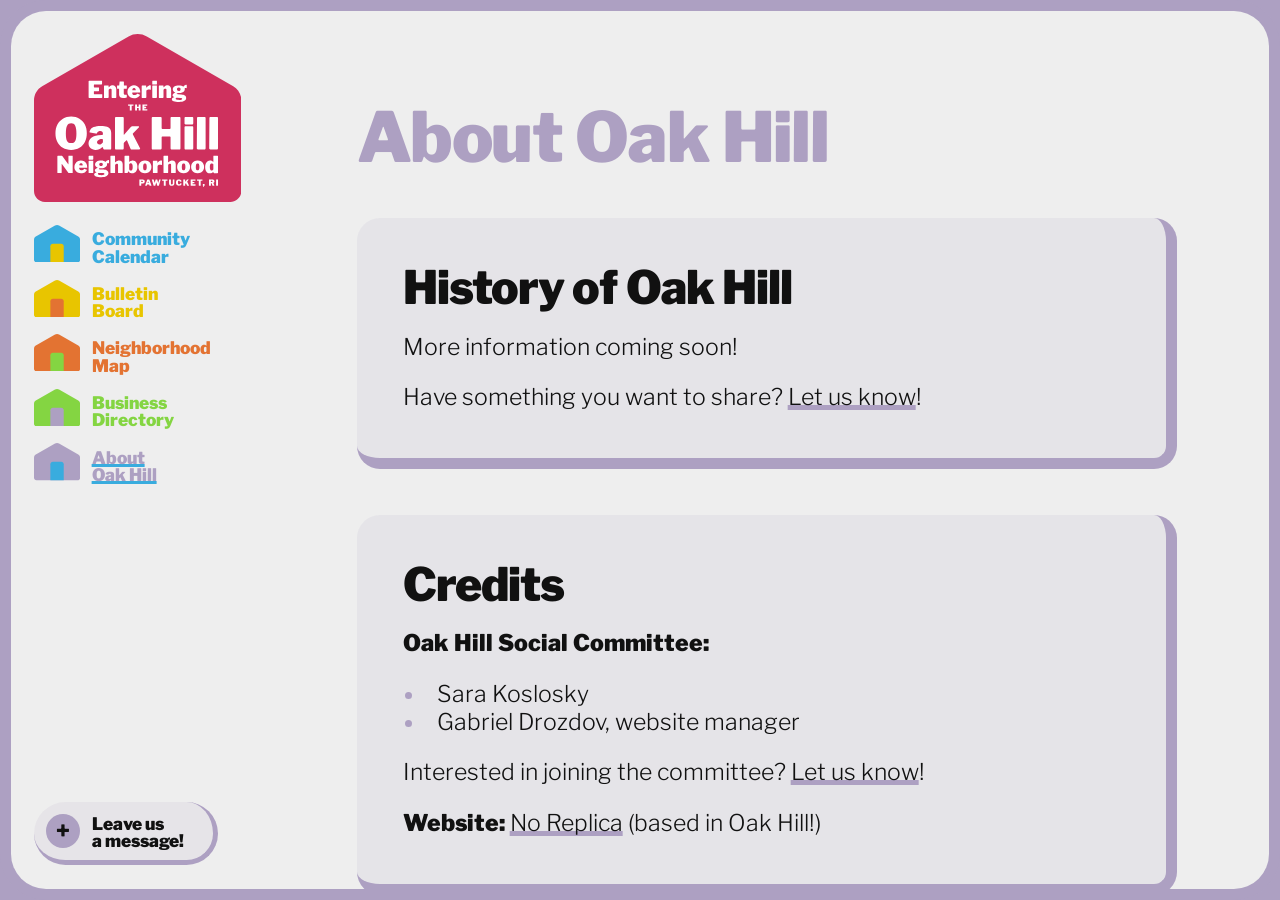
==== commit 43bc9187: "live site prep" ====
--- a/about/index.html
+++ b/about/index.html
@@ -4,8 +4,25 @@
 	<meta charset="UTF-8">
 	<meta name="viewport" content="width=device-width, initial-scale=1.0">
 	<title>About Oak Hill | Oak Hill, Pawtucket, RI</title>
-	<link rel="icon" type="png" href="/assets/meta/favicon-gray.png">
-	<meta property="og:image" content="/assets/meta/opengraph.png">
+	<meta name="description" content="About the Oak Hill neighborhood, the volunteer Social Committee behind this site, and how we handle what you send us.">
+	<link rel="canonical" href="https://oakhillneighborhood.com/about/">
+	<link rel="icon" type="image/png" href="/assets/meta/favicon-gray.png">
+	<meta name="theme-color" content="#ada0c2">
+	<meta property="og:type" content="website">
+	<meta property="og:site_name" content="Oak Hill">
+	<meta property="og:locale" content="en_US">
+	<meta property="og:url" content="https://oakhillneighborhood.com/about/">
+	<meta property="og:title" content="About Oak Hill | Oak Hill, Pawtucket, RI">
+	<meta property="og:description" content="About the Oak Hill neighborhood, the volunteer Social Committee behind this site, and how we handle what you send us.">
+	<meta property="og:image" content="https://oakhillneighborhood.com/assets/meta/opengraph.png">
+	<meta property="og:image:width" content="1200">
+	<meta property="og:image:height" content="630">
+	<meta property="og:image:alt" content="The Oak Hill neighborhood website, Pawtucket, Rhode Island">
+	<meta name="twitter:card" content="summary_large_image">
+	<meta name="twitter:title" content="About Oak Hill | Oak Hill, Pawtucket, RI">
+	<meta name="twitter:description" content="About the Oak Hill neighborhood, the volunteer Social Committee behind this site, and how we handle what you send us.">
+	<meta name="twitter:image" content="https://oakhillneighborhood.com/assets/meta/opengraph.png">
+	<meta name="twitter:image:alt" content="The Oak Hill neighborhood website, Pawtucket, Rhode Island">
 	<link rel="stylesheet" href="/style.css">
 </head>
 <body style="--primary: var(--gray); --secondary: var(--blue);">
@@ -19,13 +36,13 @@
 					<svg viewBox="0 0 501.47 406.05"><path style="fill: var(--primary);" d="M26.42,406.05c-14.57,0-26.42-11.85-26.42-26.42v-218.91c0-14.05,7.56-27.13,19.72-34.16L228.69,5.91c6.69-3.86,14.32-5.91,22.05-5.91s15.35,2.04,22.05,5.91l208.97,120.65c12.16,7.02,19.72,20.11,19.72,34.16v218.91c0,14.57-11.85,26.42-26.42,26.42H26.42Z"/><path style="fill: var(--secondary);" d="M205.49,203.02h90.5c15.17,0,27.49,12.32,27.49,27.49v175.53h-145.48v-175.53c0-15.17,12.32-27.49,27.49-27.49Z"/></svg>
 					<span>Community <br>Calendar</span>
 				</a>
-				<a href="/map/" class="nav-link" style="--primary: var(--yellow); --secondary: var(--orange);">
+				<a href="/board/" class="nav-link" style="--primary: var(--yellow); --secondary: var(--orange);">
+					<svg viewBox="0 0 501.47 406.05"><path style="fill: var(--primary);" d="M26.42,406.05c-14.57,0-26.42-11.85-26.42-26.42v-218.91c0-14.05,7.56-27.13,19.72-34.16L228.69,5.91c6.69-3.86,14.32-5.91,22.05-5.91s15.35,2.04,22.05,5.91l208.97,120.65c12.16,7.02,19.72,20.11,19.72,34.16v218.91c0,14.57-11.85,26.42-26.42,26.42H26.42Z"/><path style="fill: var(--secondary);" d="M205.49,203.02h90.5c15.17,0,27.49,12.32,27.49,27.49v175.53h-145.48v-175.53c0-15.17,12.32-27.49,27.49-27.49Z"/></svg>
+					<span>Bulletin <br>Board</span>
+				</a>
+				<a href="/map/" class="nav-link" style="--primary: var(--orange); --secondary: var(--green);">
 					<svg viewBox="0 0 501.47 406.05"><path style="fill: var(--primary);" d="M26.42,406.05c-14.57,0-26.42-11.85-26.42-26.42v-218.91c0-14.05,7.56-27.13,19.72-34.16L228.69,5.91c6.69-3.86,14.32-5.91,22.05-5.91s15.35,2.04,22.05,5.91l208.97,120.65c12.16,7.02,19.72,20.11,19.72,34.16v218.91c0,14.57-11.85,26.42-26.42,26.42H26.42Z"/><path style="fill: var(--secondary);" d="M205.49,203.02h90.5c15.17,0,27.49,12.32,27.49,27.49v175.53h-145.48v-175.53c0-15.17,12.32-27.49,27.49-27.49Z"/></svg>
 					<span>Neighborhood <br>Map</span>
-				</a>
-				<a href="/board/" class="nav-link" style="--primary: var(--orange); --secondary: var(--green);">
-					<svg viewBox="0 0 501.47 406.05"><path style="fill: var(--primary);" d="M26.42,406.05c-14.57,0-26.42-11.85-26.42-26.42v-218.91c0-14.05,7.56-27.13,19.72-34.16L228.69,5.91c6.69-3.86,14.32-5.91,22.05-5.91s15.35,2.04,22.05,5.91l208.97,120.65c12.16,7.02,19.72,20.11,19.72,34.16v218.91c0,14.57-11.85,26.42-26.42,26.42H26.42Z"/><path style="fill: var(--secondary);" d="M205.49,203.02h90.5c15.17,0,27.49,12.32,27.49,27.49v175.53h-145.48v-175.53c0-15.17,12.32-27.49,27.49-27.49Z"/></svg>
-					<span>Bulletin <br>Board</span>
 				</a>
 				<a href="/directory/" class="nav-link" style="--primary: var(--green); --secondary: var(--gray);">
 					<svg viewBox="0 0 501.47 406.05"><path style="fill: var(--primary);" d="M26.42,406.05c-14.57,0-26.42-11.85-26.42-26.42v-218.91c0-14.05,7.56-27.13,19.72-34.16L228.69,5.91c6.69-3.86,14.32-5.91,22.05-5.91s15.35,2.04,22.05,5.91l208.97,120.65c12.16,7.02,19.72,20.11,19.72,34.16v218.91c0,14.57-11.85,26.42-26.42,26.42H26.42Z"/><path style="fill: var(--secondary);" d="M205.49,203.02h90.5c15.17,0,27.49,12.32,27.49,27.49v175.53h-145.48v-175.53c0-15.17,12.32-27.49,27.49-27.49Z"/></svg>
@@ -97,8 +114,8 @@
 		</button>
 		<div class="form-popup-scroll">
 			<div class="form-popup-panel">
-				<form class="form" name="oak-hill-message" method="POST" data-netlify="true" netlify-honeypot="bot-field">
-					<input type="hidden" name="form-name" value="oak-hill-message">
+				<form class="form" name="Message" method="POST" data-netlify="true" netlify-honeypot="bot-field">
+					<input type="hidden" name="form-name" value="Message">
 					<p class="form-bot">
 						<label>Don’t fill this out if you’re human: <input name="bot-field" tabindex="-1" autocomplete="off"></label>
 					</p>
@@ -155,6 +172,5 @@
 		</div>
 	</div>
 	<script src="/form.js"></script>
-	<script src="/transition.js"></script>
 </body>
 </html>
--- a/style.css
+++ b/style.css
@@ -122,15 +122,6 @@
 	border-radius: 4rem;
 	border: 1rem solid var(--primary);
 	background-color: var(--offwhite);
-	/* animation: container-in .3s cubic-bezier(0.25, 1, 0.5, 1) forwards; */
-}
-body[data-transition="1"] .home {
-	/* animation: container-out .3s cubic-bezier(0.5, 0, 0.75, 0) forwards; */
-}
-@media (prefers-reduced-motion: reduce) {
-	.home {
-		animation: none !important;
-	}
 }
 .home-marquee {
 	grid-column: 1 / -1;
@@ -208,6 +199,11 @@
 }
 .home-marquee-photo:nth-child(6n+6) {
 	--primary: var(--gray);
+}
+/* placeholder photos have nobody to credit, but the empty caption still has to
+   occupy a line so every figure in the marquee comes out the same height */
+.home-marquee-photo figcaption:empty::before {
+	content: "\00a0";
 }
 .home-marquee-photo figcaption {
 	font-size: max(.5rem, 12px);
@@ -416,31 +412,6 @@
 	height: 100dvh;
 	border-radius: 4rem;
 	overflow: auto;
-	/* animation: container-in .3s cubic-bezier(0.25, 1, 0.5, 1) forwards; */
-}
-@keyframes container-in {
-	from {
-		transform: translate(-2rem, 2rem);
-	}
-	to {
-		transform: translate(0rem, 0rem);
-	}
-}
-@keyframes container-out {
-	from {
-		transform: translate(0rem, 0rem);
-	}
-	to {
-		transform: translate(2rem, -2rem);
-	}
-}
-body[data-transition="1"] .container {
-	/* animation: container-out .3s cubic-bezier(0.5, 0, 0.75, 0) forwards; */
-}
-@media (prefers-reduced-motion: reduce) {
-	.container {
-		animation: none !important;
-	}
 }
 .nav {
 	padding: 2rem;
@@ -837,6 +808,7 @@
 	gap: .5rem;
 }
 .map-index-item {
+	cursor: pointer;
 	display: grid;
 	grid-template-columns: 3rem 1fr;
 	gap: 1rem;
@@ -950,7 +922,7 @@
 	right: 1rem;
 	z-index: 500;
 	display: flex;
-	background-color: var(--primary);
+	background-color: var(--offblack);
 	padding: .5rem;
 	border-radius: 2rem;
 	gap: .5rem;
@@ -959,8 +931,8 @@
 	width: 3rem;
 	height: 3rem;
 	flex-shrink: 0;
-	background-color: var(--offwhite);
-	color: var(--primary);
+	background-color: var(--primary);
+	color: var(--offblack);
 	border-radius: 50%;
 	display: flex;
 	align-items: center;
@@ -985,7 +957,7 @@
 	z-index: 1;
 }
 .leaflet-tile-pane {
-	filter: contrast(125%);
+	/* filter: grayscale(100%) brightness(105%); */
 }
 .leaflet-control-zoom {
 	display: none;
@@ -1017,9 +989,7 @@
 	transform-origin: center bottom;
 	transition: transform .3s;
 	cursor: pointer;
-}
-.leaflet-marker-icon[data-active="1"] {
-	z-index: 999 !important;
+	filter: drop-shadow(2px 2px var(--offblack));
 }
 .leaflet-marker-icon[data-active="1"] .map-pin {
 	transform: scale(1.25);
@@ -1089,9 +1059,11 @@
 	display: flex;
 	flex-direction: column;
 	gap: .5rem;
+	color: var(--offblack);
 }
 .map-popup-name {
 	font-size: 1.75rem;
+	line-height: 1.2em;
 }
 .map-popup-type {
 	font-size: 1.25rem;
